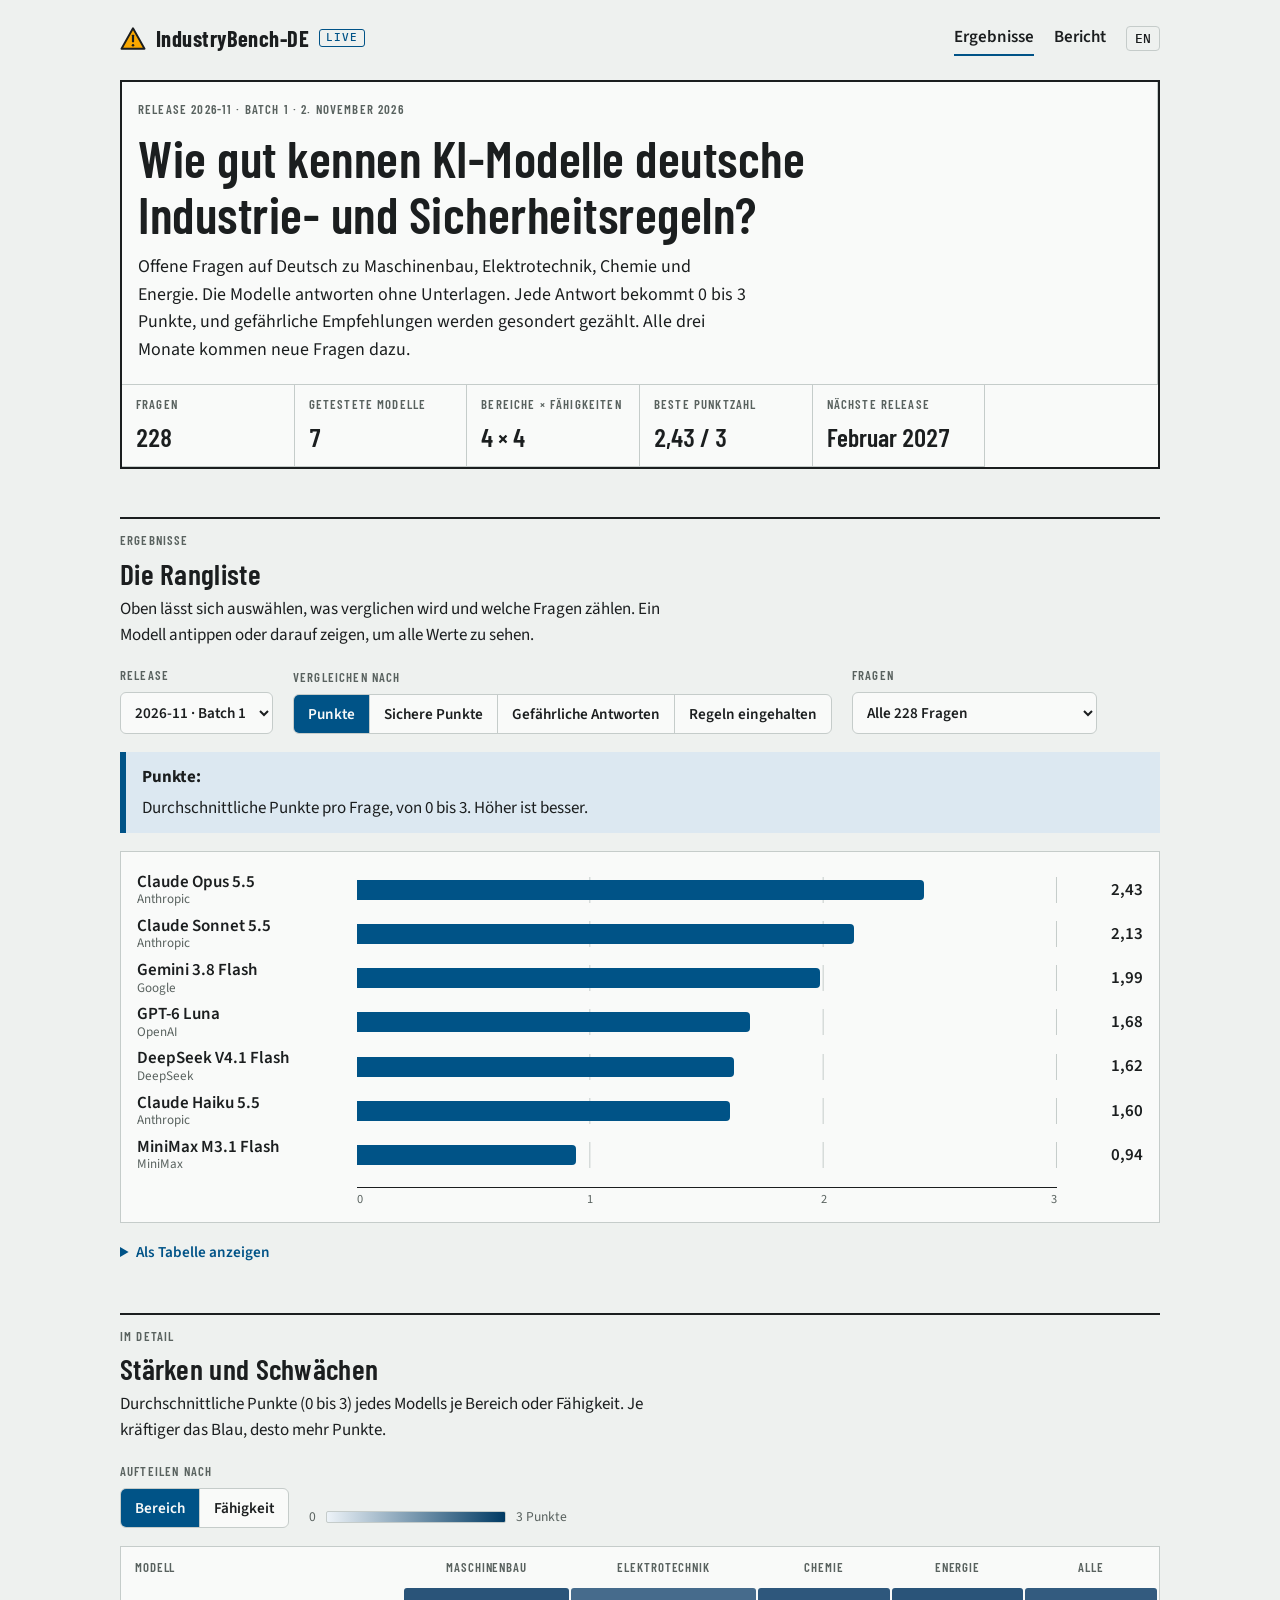
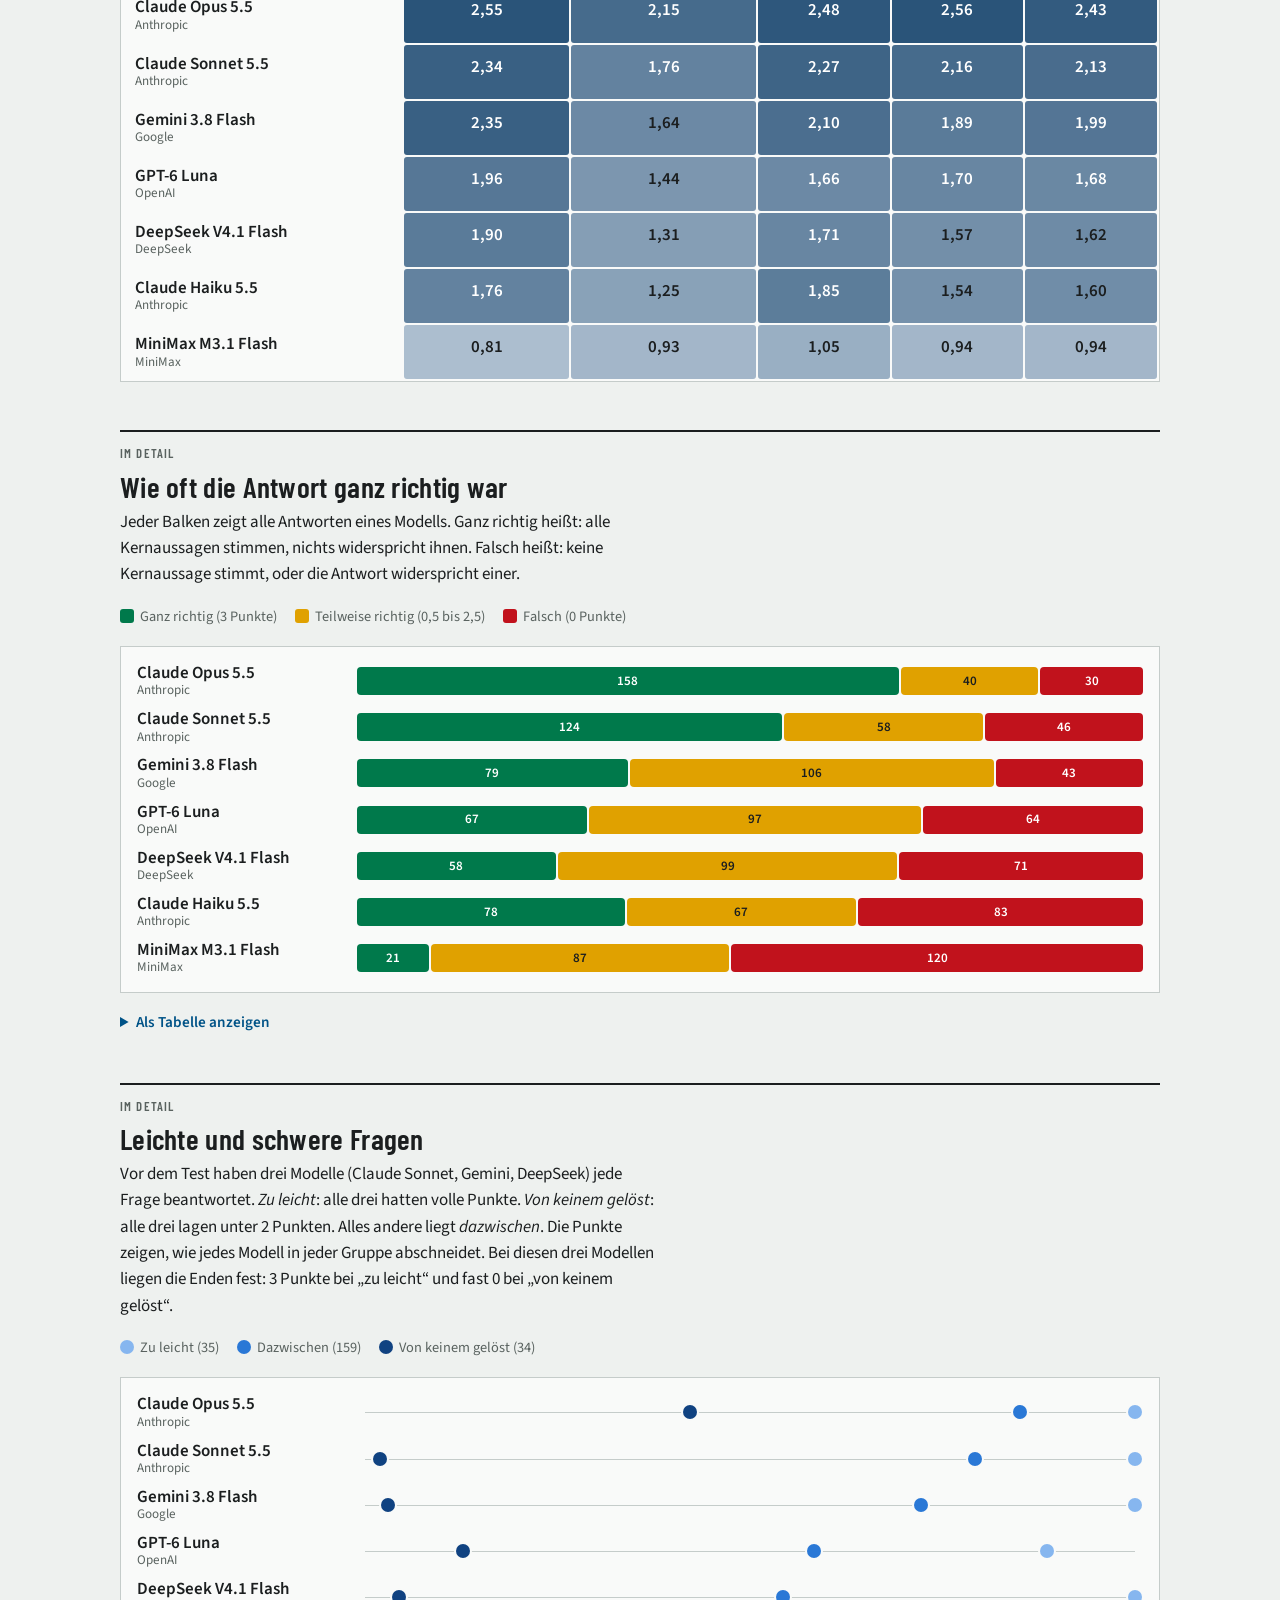
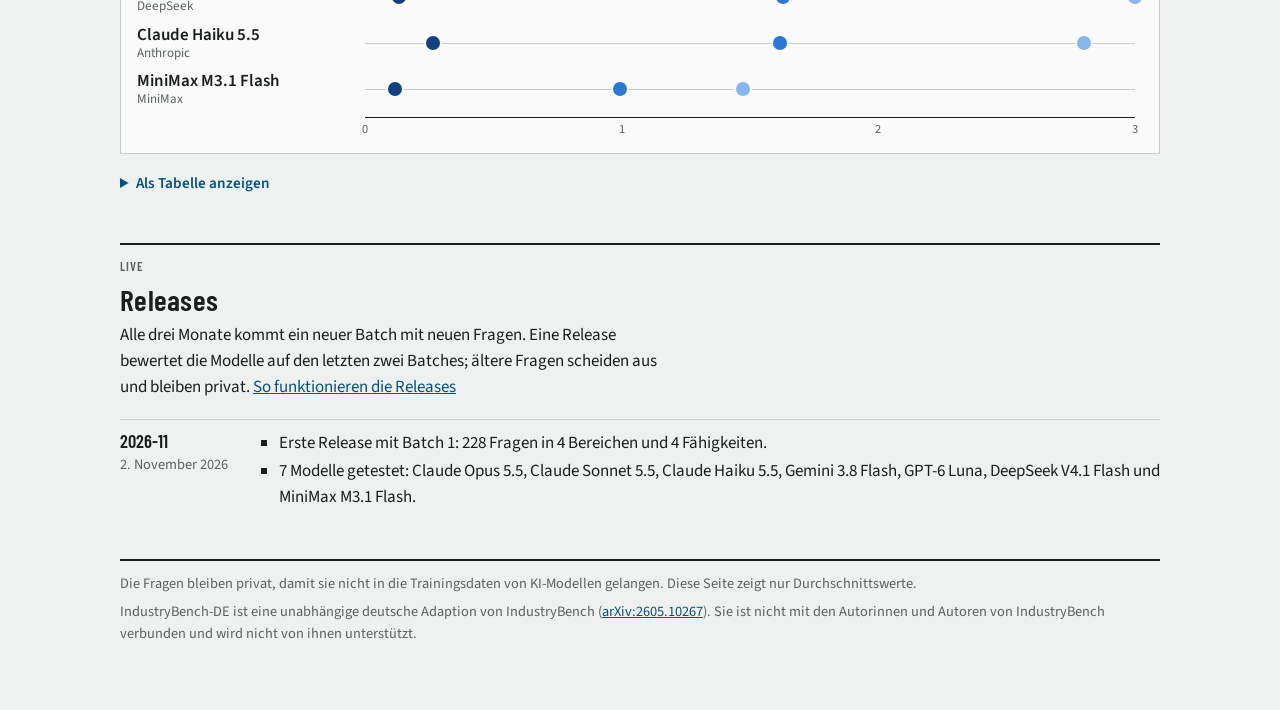
==== index.html @ 779642ca "IndustryBench-DE Live: release 2026-11 (batch 1, 7 models)" ====
<!doctype html>
<html lang="de">
<head>
<meta charset="utf-8">
<meta name="viewport" content="width=device-width, initial-scale=1, viewport-fit=cover">
<title>IndustryBench-DE Live · Ergebnisse</title>
<meta name="description" content="Wie gut kennen KI-Modelle deutsche Industrie- und Sicherheitsregeln? Ergebnisse von IndustryBench-DE Live: offene Fragen zu Maschinenbau, Elektrotechnik, Chemie und Energie.">
<link rel="icon" href="assets/favicon.svg" type="image/svg+xml">
<link rel="alternate" hreflang="en" href="en/">
<link rel="stylesheet" href="assets/site.css">
</head>
<body data-page="results" data-root="">
<header class="topbar">
  <a class="brand" href="./"><svg viewBox="0 0 40 36" aria-hidden="true"><path d="M20 2 L38 34 H2 Z" fill="var(--sign-yellow)" stroke="var(--sign-black)" stroke-width="3" stroke-linejoin="round"/><rect x="18.3" y="12" width="3.4" height="12" rx="1" fill="var(--sign-black)"/><circle cx="20" cy="28.5" r="2" fill="var(--sign-black)"/></svg>IndustryBench-DE <span class="live">Live</span></a>
  <nav class="nav" aria-label="Seiten">
    <a href="./" aria-current="page">Ergebnisse</a>
    <a href="bericht.html">Bericht</a>
    <a class="lang" href="en/" hreflang="en" lang="en">EN</a>
  </nav>
</header>

<main>
<header class="titleblock">
  <div class="main">
    <span class="label" id="tb-release">Release 2026-11 · Batch 1</span>
    <h1>Wie gut kennen KI-Modelle deutsche Industrie- und Sicherheitsregeln?</h1>
    <p class="lead">Offene Fragen auf Deutsch zu Maschinenbau, Elektrotechnik, Chemie und Energie. Die Modelle antworten ohne Unterlagen. Jede Antwort bekommt 0 bis 3 Punkte, und gefährliche Empfehlungen werden gesondert gezählt. Alle drei Monate kommen neue Fragen dazu.</p>
  </div>
  <div><span class="label">Fragen</span><span class="val" id="tb-questions">228</span></div>
  <div><span class="label">Getestete Modelle</span><span class="val" id="tb-models">7</span></div>
  <div><span class="label">Bereiche × Fähigkeiten</span><span class="val">4 × 4</span></div>
  <div><span class="label">Beste Punktzahl</span><span class="val" id="tb-best">2,43 / 3</span></div>
  <div><span class="label">Nächste Release</span><span class="val" id="tb-next">Februar 2027</span></div>
</header>

<section aria-labelledby="h-scores">
  <div class="sec-head"><span class="label">Ergebnisse</span><h2 id="h-scores">Die Rangliste</h2>
    <p>Oben lässt sich auswählen, was verglichen wird und welche Fragen zählen. Ein Modell antippen oder darauf zeigen, um alle Werte zu sehen.</p></div>
  <div class="controls">
    <div class="ctl"><label class="label" for="release">Release</label>
      <select id="release"><option>2026-11 · Batch 1</option></select></div>
    <div class="ctl"><span class="label" id="lbl-metric">Vergleichen nach</span>
      <div class="seg-ctl" role="group" aria-labelledby="lbl-metric" id="metric">
        <button type="button" id="m-score" data-m="score" aria-pressed="true">Punkte</button>
        <button type="button" id="m-safe" data-m="safe" aria-pressed="false">Sichere Punkte</button>
        <button type="button" id="m-danger" data-m="danger" aria-pressed="false">Gefährliche Antworten</button>
        <button type="button" id="m-rules" data-m="rules" aria-pressed="false">Regeln eingehalten</button>
      </div></div>
    <div class="ctl"><label class="label" for="subset">Fragen</label>
      <select id="subset"><option value="all">Alle Fragen</option></select></div>
  </div>
  <div class="howto" aria-live="polite"><strong id="metric-title">Punkte: </strong><span id="metric-note">Durchschnittliche Punkte pro Frage, von 0 bis 3. Höher ist besser.</span></div>
  <div class="chart" data-needs-data>
    <div id="bars" role="list" aria-label="Modelle nach Rang"></div>
    <div class="axis" aria-hidden="true"><span></span><div class="ticks" id="ticks"></div><span></span></div>
  </div>
  <details class="tv"><summary>Als Tabelle anzeigen</summary><div class="scroll"><table id="bars-table"></table></div></details>
</section>

<section aria-labelledby="h-map">
  <div class="sec-head"><span class="label">Im Detail</span><h2 id="h-map">Stärken und Schwächen</h2>
    <p>Durchschnittliche Punkte (0 bis 3) jedes Modells je Bereich oder Fähigkeit. Je kräftiger das Blau, desto mehr Punkte.</p></div>
  <div class="controls">
    <div class="ctl"><span class="label" id="lbl-split">Aufteilen nach</span>
      <div class="seg-ctl" role="group" aria-labelledby="lbl-split" id="split">
        <button type="button" id="s-domain" data-s="domain" aria-pressed="true">Bereich</button>
        <button type="button" id="s-capability" data-s="capability" aria-pressed="false">Fähigkeit</button>
      </div></div>
    <div class="ramp" aria-hidden="true"><span>0</span><i></i><span>3 Punkte</span></div>
  </div>
  <div class="scroll" data-needs-data><table class="heat" id="heat"></table></div>
</section>

<section aria-labelledby="h-spread">
  <div class="sec-head"><span class="label">Im Detail</span><h2 id="h-spread">Wie oft die Antwort ganz richtig war</h2>
    <p>Jeder Balken zeigt alle Antworten eines Modells. Ganz richtig heißt: alle Kernaussagen stimmen, nichts widerspricht ihnen. Falsch heißt: keine Kernaussage stimmt, oder die Antwort widerspricht einer.</p></div>
  <div class="legend"><span><i class="key k-ok"></i>Ganz richtig (3 Punkte)</span><span><i class="key k-part"></i>Teilweise richtig (0,5 bis 2,5)</span><span><i class="key k-bad"></i>Falsch (0 Punkte)</span></div>
  <div class="chart" id="spread" data-needs-data></div>
  <details class="tv"><summary>Als Tabelle anzeigen</summary><div class="scroll"><table id="spread-table"></table></div></details>
</section>

<section aria-labelledby="h-diff">
  <div class="sec-head"><span class="label">Im Detail</span><h2 id="h-diff">Leichte und schwere Fragen</h2>
    <p>Vor dem Test haben drei Modelle (Claude Sonnet, Gemini, DeepSeek) jede Frage beantwortet. <em>Zu leicht</em>: alle drei hatten volle Punkte. <em>Von keinem gelöst</em>: alle drei lagen unter 2 Punkten. Alles andere liegt <em>dazwischen</em>. Die Punkte zeigen, wie jedes Modell in jeder Gruppe abschneidet. Bei diesen drei Modellen liegen die Enden fest: 3 Punkte bei „zu leicht“ und fast 0 bei „von keinem gelöst“.</p></div>
  <div class="legend" id="diff-legend"></div>
  <div class="chart" id="dots" data-needs-data></div>
  <details class="tv"><summary>Als Tabelle anzeigen</summary><div class="scroll"><table id="dots-table"></table></div></details>
</section>

<section aria-labelledby="h-changes">
  <div class="sec-head"><span class="label">Live</span><h2 id="h-changes">Releases</h2>
    <p>Alle drei Monate kommt ein neuer Batch mit neuen Fragen. Eine Release bewertet die Modelle auf den letzten zwei Batches; ältere Fragen scheiden aus und bleiben privat. <a href="bericht.html#h-live">So funktionieren die Releases</a></p></div>
  <ul class="changes" id="changes"></ul>
</section>

<footer>
  <span>Die Fragen bleiben privat, damit sie nicht in die Trainingsdaten von KI-Modellen gelangen. Diese Seite zeigt nur Durchschnittswerte.</span>
  <span>IndustryBench-DE ist eine unabhängige deutsche Adaption von IndustryBench (<a href="https://arxiv.org/abs/2605.10267">arXiv:2605.10267</a>). Sie ist nicht mit den Autorinnen und Autoren von IndustryBench verbunden und wird nicht von ihnen unterstützt.</span>
</footer>
</main>
<div id="tip" class="tip" hidden></div>
<script src="assets/app.js"></script>
</body>
</html>
---- assets/site.css ----
/* IndustryBench-DE Live: a technical sheet (DIN title block, sections read top to bottom).
   One accent (RAL 5017 traffic blue) for model bars and product facts; violet for rule-book text;
   RAL safety colours only for right / partly / wrong; one blue ordinal ramp for difficulty.
   Fonts are self-hosted (SIL OFL 1.1), so the site makes no third-party requests. */

@font-face { font-family: "Barlow Condensed"; font-style: normal; font-weight: 500; font-display: swap; src: url(fonts/barlow-condensed-latin-500-normal.woff2) format("woff2"); }
@font-face { font-family: "Barlow Condensed"; font-style: normal; font-weight: 600; font-display: swap; src: url(fonts/barlow-condensed-latin-600-normal.woff2) format("woff2"); }
@font-face { font-family: "Barlow Condensed"; font-style: normal; font-weight: 700; font-display: swap; src: url(fonts/barlow-condensed-latin-700-normal.woff2) format("woff2"); }
@font-face { font-family: "Source Sans 3"; font-style: normal; font-weight: 400; font-display: swap; src: url(fonts/source-sans-3-latin-400-normal.woff2) format("woff2"); }
@font-face { font-family: "Source Sans 3"; font-style: italic; font-weight: 400; font-display: swap; src: url(fonts/source-sans-3-latin-400-italic.woff2) format("woff2"); }
@font-face { font-family: "Source Sans 3"; font-style: normal; font-weight: 600; font-display: swap; src: url(fonts/source-sans-3-latin-600-normal.woff2) format("woff2"); }
@font-face { font-family: "Source Sans 3"; font-style: normal; font-weight: 700; font-display: swap; src: url(fonts/source-sans-3-latin-700-normal.woff2) format("woff2"); }
@font-face { font-family: "IBM Plex Mono"; font-style: normal; font-weight: 400; font-display: swap; src: url(fonts/ibm-plex-mono-latin-400-normal.woff2) format("woff2"); }
@font-face { font-family: "IBM Plex Mono"; font-style: normal; font-weight: 500; font-display: swap; src: url(fonts/ibm-plex-mono-latin-500-normal.woff2) format("woff2"); }

:root {
  color-scheme: light;
  --paper: #eef1ef; --sheet: #f9faf9; --ink: #1b1e1f; --muted: #59625f; --rule: #c5ccca; --track: #e3e7e6;
  --accent: #005387; --accent-soft: #dce8f1;
  --law: #6b3fa0; --law-soft: #efe8f7; --trap-soft: #fdf1cc;
  --ok: #00794b; --part: #e0a100; --bad: #c1121c; --ok-ink: #ffffff; --part-ink: #1b1e1f; --bad-ink: #ffffff;
  --d1: #86b6ef; --d2: #2a78d6; --d3: #104281;
  --seq-lo: #edf3f8; --seq-hi: #003a63; --seq-ink-lo: #1b1e1f; --seq-ink-hi: #ffffff;
  --sign-yellow: #f9a800; --sign-black: #1b1e1f;
  --f-display: "Barlow Condensed", "Arial Narrow", Arial, sans-serif;
  --f-body: "Source Sans 3", "Segoe UI", system-ui, sans-serif;
  --f-mono: "IBM Plex Mono", Consolas, "Courier New", monospace;
}
@media (prefers-color-scheme: dark) { :root:not([data-theme="light"]) {
  --paper: #121615; --sheet: #1a1f1e; --ink: #e5e9e7; --muted: #9aa5a2; --rule: #333b39; --track: #262c2b;
  --accent: #6fb3e0; --accent-soft: #13283a;
  --law: #c4a7ee; --law-soft: #2b2340; --trap-soft: #3a3014;
  --ok: #1d9b8a; --part: #bd8529; --bad: #c9363f; --ok-ink: #0b0b0b; --part-ink: #0b0b0b; --bad-ink: #ffffff;
  --d1: #184f95; --d2: #3987e5; --d3: #b7d3f6;
  --seq-lo: #1e2a31; --seq-hi: #9fd0f5; --seq-ink-lo: #e5e9e7; --seq-ink-hi: #0b0b0b;
  color-scheme: dark; } }
:root[data-theme="dark"] {
  --paper: #121615; --sheet: #1a1f1e; --ink: #e5e9e7; --muted: #9aa5a2; --rule: #333b39; --track: #262c2b;
  --accent: #6fb3e0; --accent-soft: #13283a;
  --law: #c4a7ee; --law-soft: #2b2340; --trap-soft: #3a3014;
  --ok: #1d9b8a; --part: #bd8529; --bad: #c9363f; --ok-ink: #0b0b0b; --part-ink: #0b0b0b; --bad-ink: #ffffff;
  --d1: #184f95; --d2: #3987e5; --d3: #b7d3f6;
  --seq-lo: #1e2a31; --seq-hi: #9fd0f5; --seq-ink-lo: #e5e9e7; --seq-ink-hi: #0b0b0b;
  color-scheme: dark; }

/* Base */
* { box-sizing: border-box; }
html { -webkit-text-size-adjust: 100%; }
body { margin: 0; background: var(--paper); color: var(--ink); font: 17px/1.55 var(--f-body);
  padding-left: max(16px, env(safe-area-inset-left, 0px)); padding-right: max(16px, env(safe-area-inset-right, 0px));
  padding-block: 20px 64px; }
img { max-width: 100%; }
[hidden] { display: none !important; }
main { max-width: 1040px; margin: 0 auto; display: grid; gap: 48px; }
h1, h2, h3 { font-family: var(--f-display); font-weight: 600; letter-spacing: .01em; line-height: 1.1; text-wrap: balance; margin: 0; }
h1 { font-size: clamp(2.1rem, 5.4vw, 3.2rem); }
h2 { font-size: 1.85rem; }
h3 { font-size: 1.2rem; }
p { margin: 0; max-width: 68ch; }
ul, ol { margin: 0; padding: 0; }
a { color: var(--accent); }
a:focus-visible, button:focus-visible, select:focus-visible, summary:focus-visible { outline: 2px solid var(--accent); outline-offset: 2px; }
.muted { color: var(--muted); }
.small { font-size: .9rem; }
.label { font-family: var(--f-display); text-transform: uppercase; letter-spacing: .09em; font-size: .8rem; color: var(--muted); font-weight: 600; }
.mono { font-family: var(--f-mono); font-size: .86em; }
section { display: grid; gap: 18px; min-width: 0; }
.sec-head { display: grid; gap: 6px; border-top: 2px solid var(--ink); padding-top: 12px; }
.lead { font-size: 1.12rem; }

/* Top bar */
.topbar { max-width: 1040px; margin: 0 auto 24px; display: flex; flex-wrap: wrap; gap: 10px 24px; align-items: center; justify-content: space-between; }
.brand { font: 700 1.4rem/1 var(--f-display); letter-spacing: .02em; color: var(--ink); text-decoration: none; display: inline-flex; gap: 10px; align-items: center; }
.brand svg { width: 26px; height: 23px; flex: 0 0 auto; }
.brand .live { font: 500 .7rem/1.4 var(--f-mono); color: var(--accent); border: 1px solid var(--accent); padding: 0 6px; border-radius: 3px; text-transform: uppercase; letter-spacing: .08em; }
.nav { display: flex; flex-wrap: wrap; gap: 4px 20px; align-items: center; }
.nav a { color: var(--ink); text-decoration: none; font-weight: 600; padding: 4px 0; border-bottom: 2px solid transparent; }
.nav a:hover { color: var(--accent); }
.nav a[aria-current="page"] { border-bottom-color: var(--accent); }
.nav a.lang { font: 500 .82rem var(--f-mono); border: 1px solid var(--rule); border-radius: 4px; padding: 3px 8px; }

/* Title block (Schriftfeld) */
.titleblock { display: grid; grid-template-columns: repeat(auto-fit, minmax(150px, 1fr)); border: 2px solid var(--ink); background: var(--sheet); }
.titleblock > div { padding: 10px 14px; border-right: 1px solid var(--rule); border-bottom: 1px solid var(--rule); display: grid; gap: 2px; align-content: start; min-width: 0; }
.titleblock .main { grid-column: 1 / -1; gap: 10px; padding: 18px 16px 20px; }
.val { font-family: var(--f-display); font-size: 1.6rem; font-weight: 600; font-variant-numeric: tabular-nums; }

/* Controls */
.controls { display: flex; flex-wrap: wrap; gap: 12px 20px; align-items: end; }
.ctl { display: grid; gap: 6px; }
.seg-ctl { display: inline-flex; flex-wrap: wrap; border: 1px solid var(--rule); border-radius: 6px; overflow: hidden; background: var(--sheet); }
.seg-ctl button { font: 600 .95rem var(--f-body); color: var(--ink); background: transparent; border: 0; border-right: 1px solid var(--rule); padding: 8px 14px; cursor: pointer; }
.seg-ctl button:last-child { border-right: 0; }
.seg-ctl button[aria-pressed="true"] { background: var(--accent); color: var(--sheet); }
select { font: 600 .95rem var(--f-body); color: var(--ink); background: var(--sheet); border: 1px solid var(--rule); border-radius: 6px; padding: 8px 10px; max-width: 100%; }
.howto { background: var(--accent-soft); border-left: 6px solid var(--accent); padding: 12px 16px; display: grid; gap: 4px; }
.notice { background: var(--sheet); border: 1px solid var(--rule); padding: 14px 16px; }

/* Scoreboard bars */
.chart { background: var(--sheet); border: 1px solid var(--rule); padding: 16px; display: grid; gap: 10px; min-width: 0; }
.brow { display: grid; grid-template-columns: minmax(9rem, 13rem) 1fr 4.6rem; gap: 12px; align-items: center; padding: 4px 0; border-radius: 4px; }
.brow:hover, .brow:focus-visible { background: var(--track); outline: none; }
.bname { display: grid; line-height: 1.2; min-width: 0; }
.bname .nm { font-weight: 600; }
.bname .sub { font-size: .82rem; color: var(--muted); }
.btrack { position: relative; height: 26px; background: linear-gradient(to right, transparent calc(100% - 1px), var(--rule) 0) 0 0 / var(--tick) 100% repeat-x; }
.bfill { position: absolute; inset: 3px auto 3px 0; background: var(--accent); border-radius: 0 4px 4px 0; transition: width .35s ease; }
.bval { font-variant-numeric: tabular-nums; font-weight: 600; text-align: right; }
.axis { display: grid; grid-template-columns: minmax(9rem, 13rem) 1fr 4.6rem; gap: 12px; }
.axis .ticks { position: relative; height: 1.2rem; border-top: 1px solid var(--ink); }
.axis .ticks span { position: absolute; top: 2px; transform: translateX(-50%); font-size: .78rem; color: var(--muted); font-variant-numeric: tabular-nums; }
.axis .ticks span:first-child { transform: none; }
.axis .ticks span:last-child { transform: translateX(-100%); }
@media (max-width: 560px) {
  .brow, .axis { grid-template-columns: 1fr 4rem; }
  .bname { grid-column: 1 / -1; }
  .axis > :first-child { display: none; }
}

/* Tables and heatmap */
.scroll { overflow-x: auto; background: var(--sheet); border: 1px solid var(--rule); min-width: 0; }
table { border-collapse: collapse; width: 100%; font-variant-numeric: tabular-nums; }
th, td { text-align: left; padding: 9px 12px; border-bottom: 1px solid var(--rule); vertical-align: top; }
th { font-family: var(--f-display); text-transform: uppercase; letter-spacing: .07em; font-size: .8rem; color: var(--muted); font-weight: 600; }
td.num, th.num { text-align: right; white-space: nowrap; }
table.heat { border-collapse: separate; border-spacing: 2px; }
table.heat th, table.heat td { border: 0; }
table.heat td.cell { text-align: center; font-weight: 600; min-width: 5.2rem; border-radius: 3px; cursor: default; }
table.heat td.cell:focus-visible { outline: 2px solid var(--ink); outline-offset: -2px; }
table.heat td.lo { color: var(--seq-ink-lo); }
table.heat td.hi { color: var(--seq-ink-hi); }
table.heat th.col { text-align: center; vertical-align: bottom; }
.ramp { display: flex; align-items: center; gap: 10px; font-size: .85rem; color: var(--muted); }
.ramp i { display: block; width: 180px; max-width: 40vw; height: 12px; border-radius: 2px; background: linear-gradient(to right, var(--seq-lo), var(--seq-hi)); border: 1px solid var(--rule); }
details.tv summary { cursor: pointer; color: var(--accent); font-weight: 600; font-size: .95rem; }
details.tv[open] summary { margin-bottom: 8px; }

/* Spread (right / partly / wrong) */
.legend { display: flex; flex-wrap: wrap; gap: 8px 18px; color: var(--muted); font-size: .9rem; align-items: center; }
.key { display: inline-block; width: 14px; height: 14px; border-radius: 3px; margin-right: 6px; vertical-align: -2px; }
.k-ok { background: var(--ok); } .k-part { background: var(--part); } .k-bad { background: var(--bad); }
.k-d1 { background: var(--d1); border-radius: 50%; } .k-d2 { background: var(--d2); border-radius: 50%; } .k-d3 { background: var(--d3); border-radius: 50%; }
.srow { display: grid; grid-template-columns: minmax(9rem, 13rem) 1fr; gap: 12px; align-items: center; }
.sbar { display: flex; gap: 2px; height: 28px; min-width: 0; }
.sseg { display: flex; align-items: center; justify-content: center; font-size: .82rem; font-weight: 600; font-variant-numeric: tabular-nums; border-radius: 4px; min-width: 0; overflow: hidden; }
.sseg:hover, .sseg:focus-visible { outline: 2px solid var(--ink); outline-offset: -2px; }
.s-ok { background: var(--ok); color: var(--ok-ink); }
.s-part { background: var(--part); color: var(--part-ink); }
.s-bad { background: var(--bad); color: var(--bad-ink); }
@media (max-width: 560px) { .srow { grid-template-columns: 1fr; gap: 4px; } }

/* Dot plot */
.drow { display: grid; grid-template-columns: minmax(9rem, 13rem) 1fr; gap: 12px; align-items: center; min-height: 34px; }
.dtrack { position: relative; height: 26px; margin-inline: 8px; }
.dtrack::before { content: ""; position: absolute; left: 0; right: 0; top: 50%; border-top: 1px solid var(--rule); }
.dot { position: absolute; top: 50%; width: 14px; height: 14px; border-radius: 50%; transform: translate(-50%, -50%); box-shadow: 0 0 0 2px var(--sheet); }
.dot:hover, .dot:focus-visible { outline: 2px solid var(--ink); outline-offset: 1px; }
.dot.d1 { background: var(--d1); } .dot.d2 { background: var(--d2); } .dot.d3 { background: var(--d3); }
.daxis { display: grid; grid-template-columns: minmax(9rem, 13rem) 1fr; gap: 12px; }
.daxis .ticks { position: relative; height: 1.2rem; border-top: 1px solid var(--ink); margin-inline: 8px; }
.daxis .ticks span { position: absolute; top: 2px; transform: translateX(-50%); font-size: .78rem; color: var(--muted); }
@media (max-width: 560px) { .drow, .daxis { grid-template-columns: 1fr; gap: 2px; } .daxis > :first-child { display: none; } }

/* Release log */
.changes { list-style: none; display: grid; gap: 14px; }
.changes > li { display: grid; grid-template-columns: 8rem minmax(0, 1fr); gap: 12px; border-top: 1px solid var(--rule); padding-top: 10px; }
.changes .rel { display: grid; gap: 2px; align-content: start; }
.changes .rel strong { font: 600 1.15rem var(--f-display); }
.changes ul { list-style: square; padding-left: 1.1em; display: grid; gap: 2px; }
@media (max-width: 560px) { .changes > li { grid-template-columns: 1fr; gap: 4px; } }

/* Report: steps, lists, scale, warning row */
.steps { list-style: none; display: grid; grid-template-columns: repeat(auto-fit, minmax(220px, 1fr)); border: 1px solid var(--rule); background: var(--sheet); }
.steps li { padding: 16px; border-right: 1px solid var(--rule); border-bottom: 1px solid var(--rule); display: grid; gap: 6px; align-content: start; min-width: 0; }
.stepno { font-family: var(--f-mono); font-size: .8rem; color: var(--accent); font-weight: 500; }
.cols2 { display: grid; grid-template-columns: repeat(auto-fit, minmax(280px, 1fr)); gap: 16px 32px; }
.cols2 > * { min-width: 0; display: grid; gap: 8px; align-content: start; }
.ticklist { list-style: square; padding-left: 1.1em; display: grid; gap: 4px; max-width: 68ch; }
.plain { list-style: none; display: grid; gap: 12px; }
.plain li { display: grid; gap: 2px; padding-left: 16px; border-left: 3px solid var(--rule); max-width: 72ch; }
.plain strong { font-weight: 700; }
.grid2 { display: grid; grid-template-columns: repeat(auto-fit, minmax(300px, 1fr)); gap: 16px; }
.grid2 > * { min-width: 0; }
.subsec { display: grid; gap: 12px; min-width: 0; }
.scale { display: grid; grid-template-columns: repeat(4, minmax(0, 1fr)); border: 1px solid var(--rule); background: var(--sheet); }
.scale > div { padding: 12px 14px; border-right: 1px solid var(--rule); display: grid; gap: 4px; align-content: start; min-width: 0; }
.scale > div:last-child { border-right: 0; }
.scale .pts { font-family: var(--f-display); font-size: 2rem; font-weight: 600; line-height: 1; }
@media (max-width: 640px) { .scale { grid-template-columns: repeat(2, minmax(0, 1fr)); } .scale > div { border-bottom: 1px solid var(--rule); } }
.warnrow { display: flex; gap: 14px; align-items: flex-start; background: var(--sheet); border: 1px solid var(--rule); padding: 14px 16px; }
.warnrow svg { flex: 0 0 auto; width: 40px; height: 36px; }
.warnrow > div { display: grid; gap: 4px; min-width: 0; }

/* Question recipe: product excerpt (accent blue) + rule-book excerpts (violet) -> writer -> answer key */
.flow { display: grid; grid-template-columns: minmax(0, 1.15fr) 2.2rem minmax(0, 1fr) 2.2rem minmax(0, 1fr); gap: 10px; align-items: center; }
.flow-in { display: grid; gap: 10px; min-width: 0; }
.fbox { background: var(--sheet); border: 1px solid var(--rule); border-left: 6px solid var(--ink); padding: 14px 16px; display: grid; gap: 6px; align-content: start; min-width: 0; }
.fbox.prod { border-left-color: var(--accent); }
.fbox.law { border-left-color: var(--law); }
.fbox ul { list-style: square; padding-left: 1.1em; display: grid; gap: 2px; }
.fig { font-family: var(--f-mono); font-size: .8rem; color: var(--muted); }
.farrow { font: 500 1.5rem var(--f-mono); color: var(--muted); text-align: center; }
@media (max-width: 780px) { .flow { grid-template-columns: minmax(0, 1fr); } .farrow { transform: rotate(90deg); } }
.chips { display: flex; flex-wrap: wrap; gap: 8px; }
.chip { font: 600 .92rem var(--f-body); color: var(--ink); background: var(--sheet); border: 1px solid var(--rule); border-radius: 4px; padding: 6px 12px 6px 10px; cursor: pointer; display: inline-flex; gap: 8px; align-items: center; }
.chip[aria-pressed="false"] { color: var(--muted); }
.sw { display: block; width: 16px; height: 14px; border-radius: 2px; }
.sw-prod { background: var(--accent-soft); box-shadow: inset 0 -3px 0 var(--accent); }
.sw-law { background: var(--law-soft); box-shadow: inset 0 -3px 0 var(--law); }
.sw-trap { background: var(--trap-soft); box-shadow: inset 0 -3px 0 var(--sign-yellow); }
.chip[aria-pressed="false"] .sw { background: transparent; box-shadow: inset 0 0 0 1px var(--rule); }
.ex { display: grid; grid-template-columns: repeat(auto-fit, minmax(300px, 1fr)); gap: 16px; }
.excard { background: var(--sheet); border: 1px solid var(--rule); padding: 16px; display: grid; gap: 12px; align-content: start; min-width: 0; }
.excard .q { font-size: 1.06rem; }
.exhead { display: flex; flex-wrap: wrap; gap: 6px 10px; align-items: center; justify-content: space-between; }
.tag { font-family: var(--f-mono); font-size: .72rem; border: 1px solid var(--rule); border-radius: 3px; padding: 0 5px; color: var(--ink); white-space: nowrap; }
.tag.vital { background: var(--ink); color: var(--sheet); border-color: var(--ink); }
mark { color: inherit; background: transparent; padding: 0 .12em; border-radius: 2px; -webkit-box-decoration-break: clone; box-decoration-break: clone; transition: background-color .2s ease, box-shadow .2s ease; }
.ex:not([data-off~="prod"]) mark.m-prod { background: var(--accent-soft); box-shadow: inset 0 -2px 0 var(--accent); }
.ex:not([data-off~="law"]) mark.m-law { background: var(--law-soft); box-shadow: inset 0 -2px 0 var(--law); }
.ex:not([data-off~="trap"]) mark.m-trap { background: var(--trap-soft); box-shadow: inset 0 -2px 0 var(--sign-yellow); }
.facts { list-style: none; display: grid; gap: 8px; }
.facts li { display: grid; grid-template-columns: 3.6rem minmax(0, 1fr); gap: 8px; align-items: baseline; }
.facts .tag { justify-self: start; }
.quote { border-left: 4px solid var(--law); background: var(--paper); padding: 10px 12px; display: grid; gap: 8px; min-width: 0; }
.quote p { font-family: var(--f-mono); font-size: .82rem; line-height: 1.5; }
.quote .scroll { background: transparent; border: 0; }
.quote table { width: auto; font-family: var(--f-mono); font-size: .8rem; }
.quote th, .quote td { padding: 3px 12px 3px 0; }
.quote th { font-family: var(--f-mono); text-transform: none; letter-spacing: 0; font-size: .76rem; }

/* Facts grid (report scope) */
.facts-grid { display: grid; grid-template-columns: repeat(auto-fit, minmax(150px, 1fr)); border: 1px solid var(--rule); background: var(--sheet); }
.facts-grid > div { padding: 10px 14px; border-right: 1px solid var(--rule); border-bottom: 1px solid var(--rule); display: grid; gap: 2px; min-width: 0; }

footer { max-width: 1040px; margin: 0 auto; border-top: 2px solid var(--ink); padding-top: 12px; display: grid; gap: 6px; font-size: .9rem; color: var(--muted); }
.tip { position: fixed; z-index: 20; background: var(--ink); color: var(--paper); font-size: .86rem; line-height: 1.4; padding: 8px 10px; border-radius: 4px; pointer-events: none; max-width: 290px; }
@media (prefers-reduced-motion: reduce) { * { transition: none !important; } }
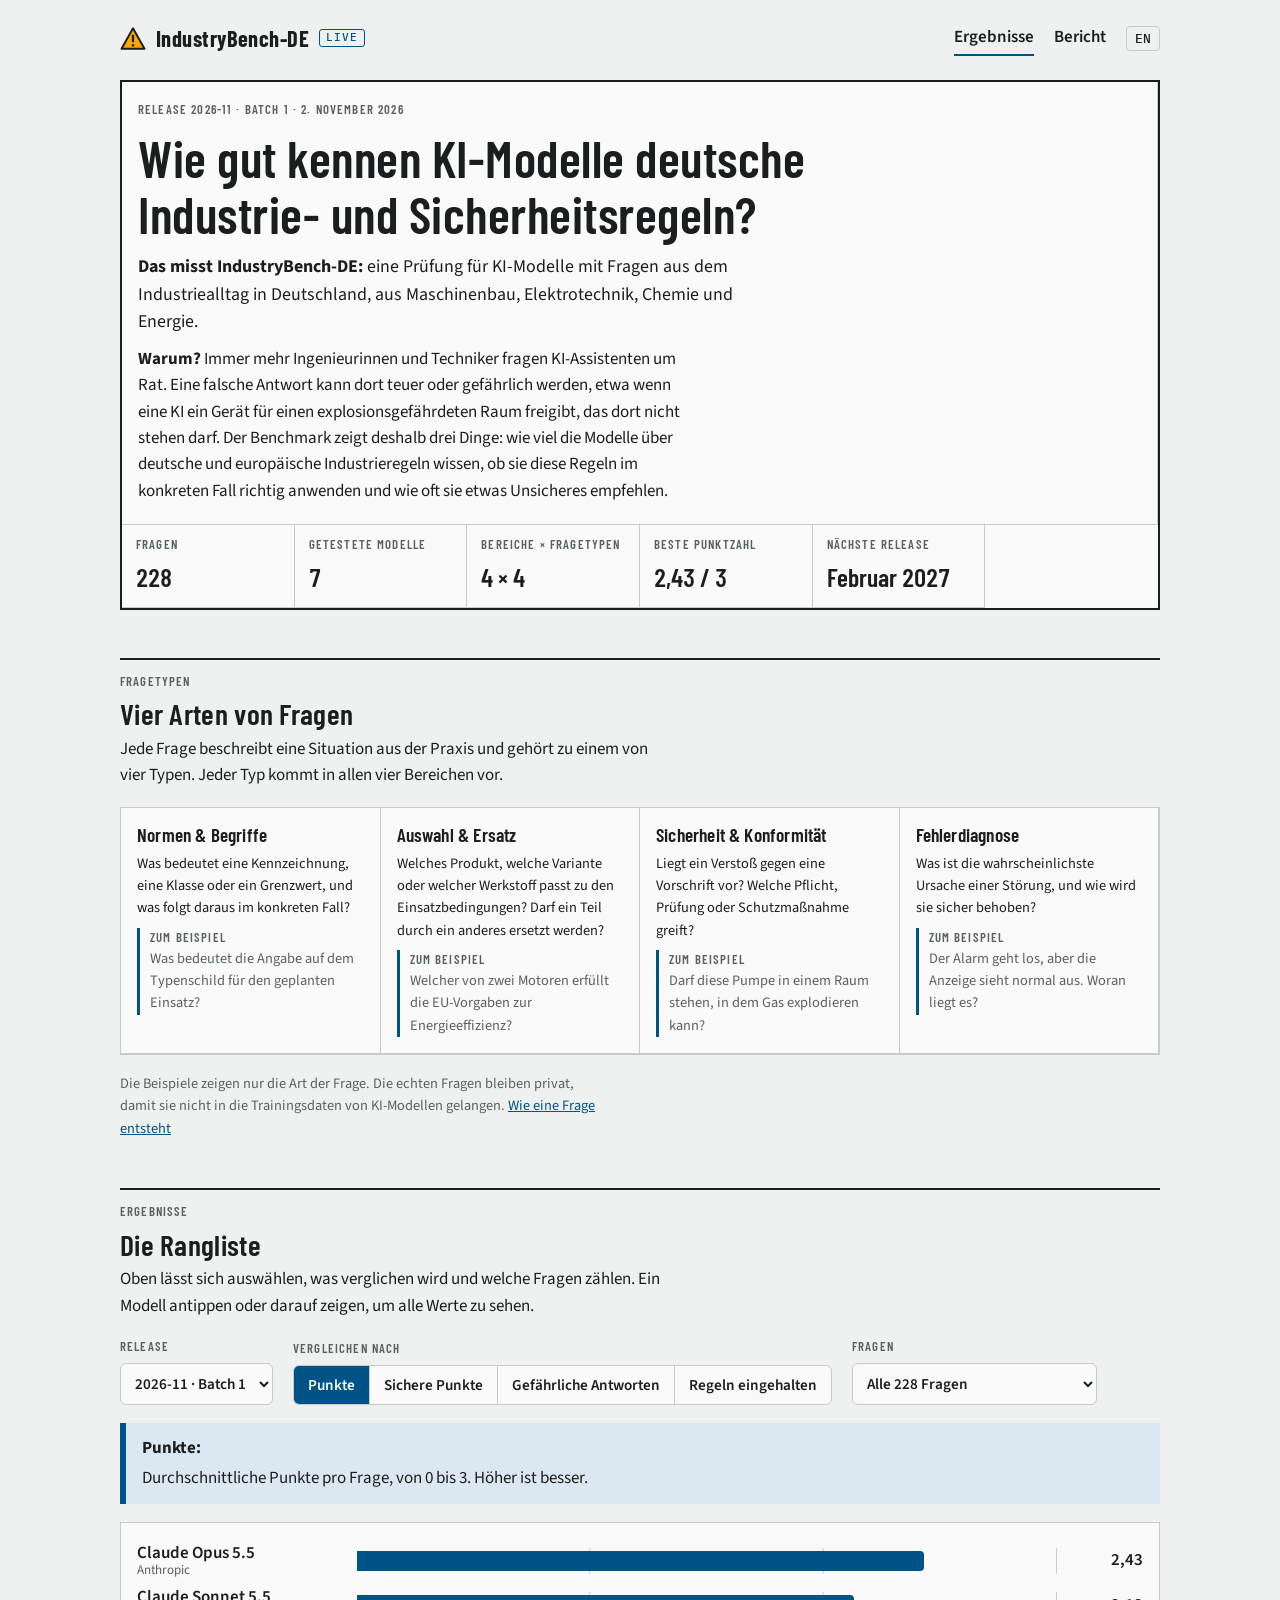
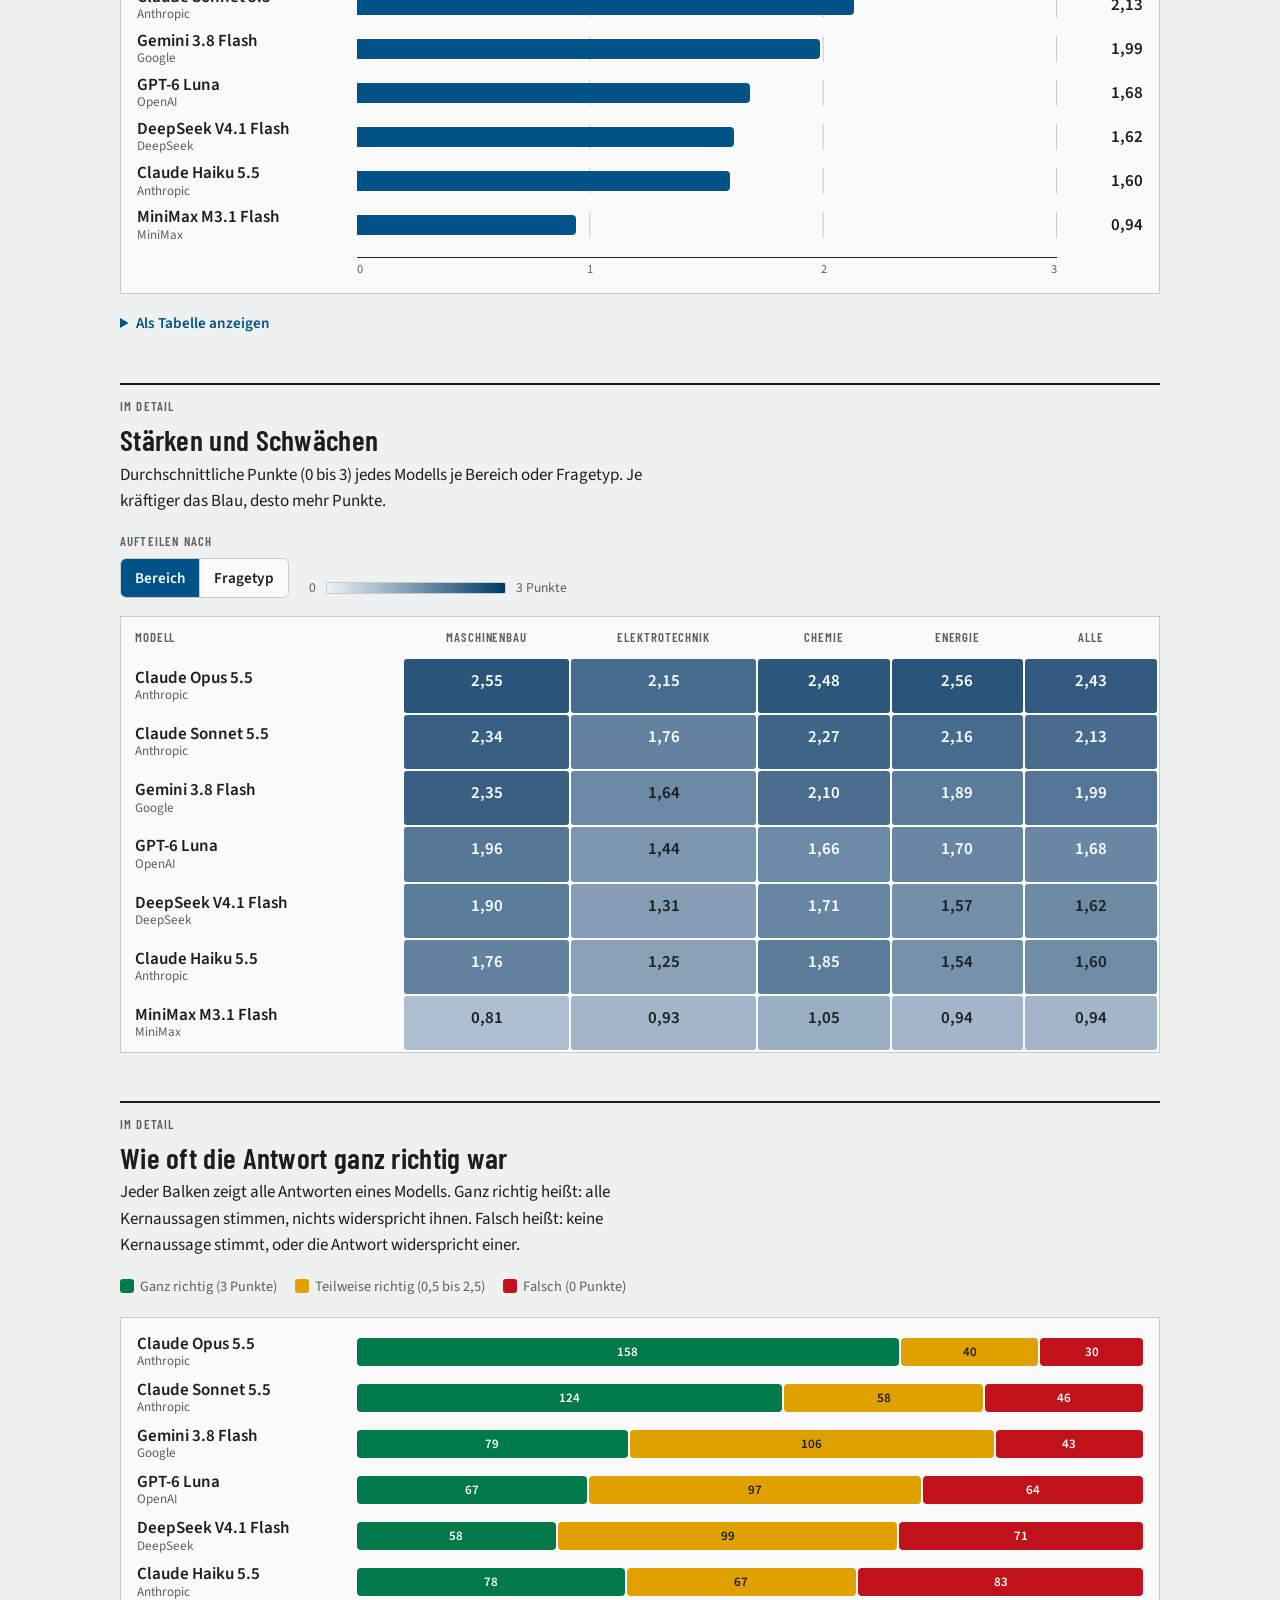
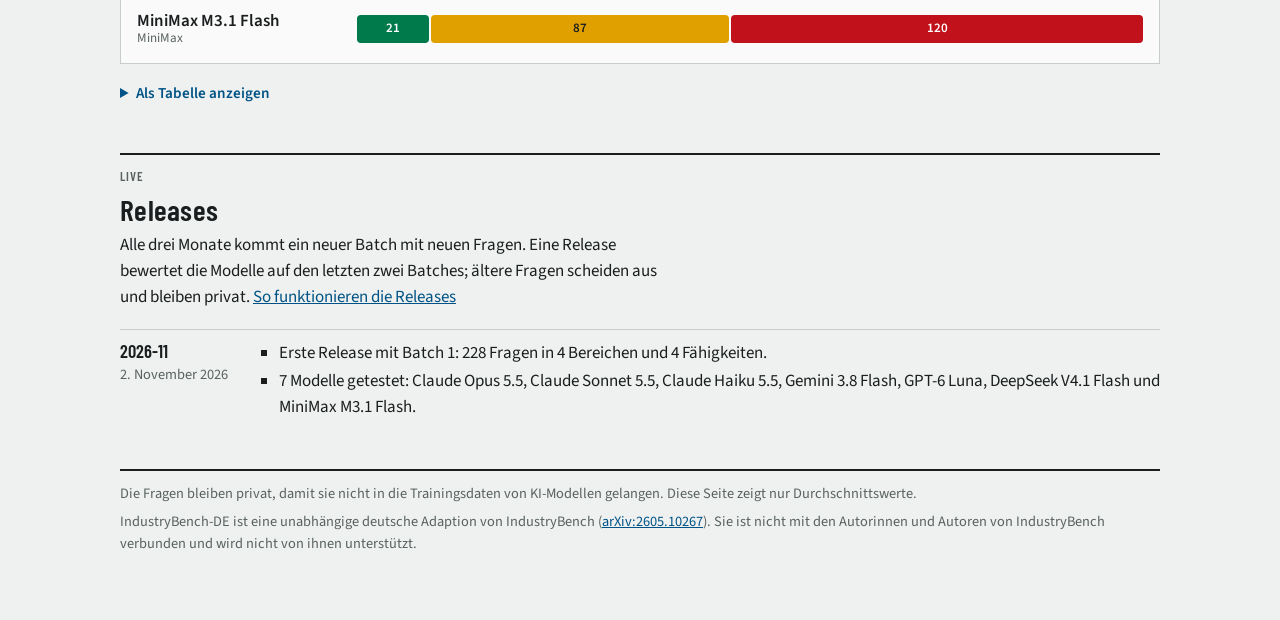
==== commit 3104fdf3: "Clearer start page, question types explained, research questions in the report - Results: plain intr" ====
--- a/index.html
+++ b/index.html
@@ -4,7 +4,7 @@
 <meta charset="utf-8">
 <meta name="viewport" content="width=device-width, initial-scale=1, viewport-fit=cover">
 <title>IndustryBench-DE Live · Ergebnisse</title>
-<meta name="description" content="Wie gut kennen KI-Modelle deutsche Industrie- und Sicherheitsregeln? Ergebnisse von IndustryBench-DE Live: offene Fragen zu Maschinenbau, Elektrotechnik, Chemie und Energie.">
+<meta name="description" content="Wie gut kennen KI-Modelle deutsche Industrie- und Sicherheitsregeln? IndustryBench-DE prüft Fachwissen, richtige Anwendung und unsichere Empfehlungen in Maschinenbau, Elektrotechnik, Chemie und Energie.">
 <link rel="icon" href="assets/favicon.svg" type="image/svg+xml">
 <link rel="alternate" hreflang="en" href="en/">
 <link rel="stylesheet" href="assets/site.css">
@@ -24,14 +24,31 @@
   <div class="main">
     <span class="label" id="tb-release">Release 2026-11 · Batch 1</span>
     <h1>Wie gut kennen KI-Modelle deutsche Industrie- und Sicherheitsregeln?</h1>
-    <p class="lead">Offene Fragen auf Deutsch zu Maschinenbau, Elektrotechnik, Chemie und Energie. Die Modelle antworten ohne Unterlagen. Jede Antwort bekommt 0 bis 3 Punkte, und gefährliche Empfehlungen werden gesondert gezählt. Alle drei Monate kommen neue Fragen dazu.</p>
+    <p class="lead"><strong>Das misst IndustryBench-DE:</strong> eine Prüfung für KI-Modelle mit Fragen aus dem Industriealltag in Deutschland, aus Maschinenbau, Elektrotechnik, Chemie und Energie.</p>
+    <p><strong>Warum?</strong> Immer mehr Ingenieurinnen und Techniker fragen KI-Assistenten um Rat. Eine falsche Antwort kann dort teuer oder gefährlich werden, etwa wenn eine KI ein Gerät für einen explosionsgefährdeten Raum freigibt, das dort nicht stehen darf. Der Benchmark zeigt deshalb drei Dinge: wie viel die Modelle über deutsche und europäische Industrieregeln wissen, ob sie diese Regeln im konkreten Fall richtig anwenden und wie oft sie etwas Unsicheres empfehlen.</p>
   </div>
   <div><span class="label">Fragen</span><span class="val" id="tb-questions">228</span></div>
   <div><span class="label">Getestete Modelle</span><span class="val" id="tb-models">7</span></div>
-  <div><span class="label">Bereiche × Fähigkeiten</span><span class="val">4 × 4</span></div>
+  <div><span class="label">Bereiche × Fragetypen</span><span class="val">4 × 4</span></div>
   <div><span class="label">Beste Punktzahl</span><span class="val" id="tb-best">2,43 / 3</span></div>
   <div><span class="label">Nächste Release</span><span class="val" id="tb-next">Februar 2027</span></div>
 </header>
+
+<section aria-labelledby="h-types">
+  <div class="sec-head"><span class="label">Fragetypen</span><h2 id="h-types">Vier Arten von Fragen</h2>
+    <p>Jede Frage beschreibt eine Situation aus der Praxis und gehört zu einem von vier Typen. Jeder Typ kommt in allen vier Bereichen vor.</p></div>
+  <ul class="types">
+    <li><h3>Normen &amp; Begriffe</h3><p class="small">Was bedeutet eine Kennzeichnung, eine Klasse oder ein Grenzwert, und was folgt daraus im konkreten Fall?</p>
+      <p class="eg"><span class="label">Zum Beispiel</span>Was bedeutet die Angabe auf dem Typenschild für den geplanten Einsatz?</p></li>
+    <li><h3>Auswahl &amp; Ersatz</h3><p class="small">Welches Produkt, welche Variante oder welcher Werkstoff passt zu den Einsatzbedingungen? Darf ein Teil durch ein anderes ersetzt werden?</p>
+      <p class="eg"><span class="label">Zum Beispiel</span>Welcher von zwei Motoren erfüllt die EU-Vorgaben zur Energieeffizienz?</p></li>
+    <li><h3>Sicherheit &amp; Konformität</h3><p class="small">Liegt ein Verstoß gegen eine Vorschrift vor? Welche Pflicht, Prüfung oder Schutzmaßnahme greift?</p>
+      <p class="eg"><span class="label">Zum Beispiel</span>Darf diese Pumpe in einem Raum stehen, in dem Gas explodieren kann?</p></li>
+    <li><h3>Fehlerdiagnose</h3><p class="small">Was ist die wahrscheinlichste Ursache einer Störung, und wie wird sie sicher behoben?</p>
+      <p class="eg"><span class="label">Zum Beispiel</span>Der Alarm geht los, aber die Anzeige sieht normal aus. Woran liegt es?</p></li>
+  </ul>
+  <p class="small muted">Die Beispiele zeigen nur die Art der Frage. Die echten Fragen bleiben privat, damit sie nicht in die Trainingsdaten von KI-Modellen gelangen. <a href="bericht.html#h-build">Wie eine Frage entsteht</a></p>
+</section>
 
 <section aria-labelledby="h-scores">
   <div class="sec-head"><span class="label">Ergebnisse</span><h2 id="h-scores">Die Rangliste</h2>
@@ -59,12 +76,12 @@
 
 <section aria-labelledby="h-map">
   <div class="sec-head"><span class="label">Im Detail</span><h2 id="h-map">Stärken und Schwächen</h2>
-    <p>Durchschnittliche Punkte (0 bis 3) jedes Modells je Bereich oder Fähigkeit. Je kräftiger das Blau, desto mehr Punkte.</p></div>
+    <p>Durchschnittliche Punkte (0 bis 3) jedes Modells je Bereich oder Fragetyp. Je kräftiger das Blau, desto mehr Punkte.</p></div>
   <div class="controls">
     <div class="ctl"><span class="label" id="lbl-split">Aufteilen nach</span>
       <div class="seg-ctl" role="group" aria-labelledby="lbl-split" id="split">
         <button type="button" id="s-domain" data-s="domain" aria-pressed="true">Bereich</button>
-        <button type="button" id="s-capability" data-s="capability" aria-pressed="false">Fähigkeit</button>
+        <button type="button" id="s-capability" data-s="capability" aria-pressed="false">Fragetyp</button>
       </div></div>
     <div class="ramp" aria-hidden="true"><span>0</span><i></i><span>3 Punkte</span></div>
   </div>
@@ -77,14 +94,6 @@
   <div class="legend"><span><i class="key k-ok"></i>Ganz richtig (3 Punkte)</span><span><i class="key k-part"></i>Teilweise richtig (0,5 bis 2,5)</span><span><i class="key k-bad"></i>Falsch (0 Punkte)</span></div>
   <div class="chart" id="spread" data-needs-data></div>
   <details class="tv"><summary>Als Tabelle anzeigen</summary><div class="scroll"><table id="spread-table"></table></div></details>
-</section>
-
-<section aria-labelledby="h-diff">
-  <div class="sec-head"><span class="label">Im Detail</span><h2 id="h-diff">Leichte und schwere Fragen</h2>
-    <p>Vor dem Test haben drei Modelle (Claude Sonnet, Gemini, DeepSeek) jede Frage beantwortet. <em>Zu leicht</em>: alle drei hatten volle Punkte. <em>Von keinem gelöst</em>: alle drei lagen unter 2 Punkten. Alles andere liegt <em>dazwischen</em>. Die Punkte zeigen, wie jedes Modell in jeder Gruppe abschneidet. Bei diesen drei Modellen liegen die Enden fest: 3 Punkte bei „zu leicht“ und fast 0 bei „von keinem gelöst“.</p></div>
-  <div class="legend" id="diff-legend"></div>
-  <div class="chart" id="dots" data-needs-data></div>
-  <details class="tv"><summary>Als Tabelle anzeigen</summary><div class="scroll"><table id="dots-table"></table></div></details>
 </section>
 
 <section aria-labelledby="h-changes">
--- a/assets/site.css
+++ b/assets/site.css
@@ -1,6 +1,6 @@
 /* IndustryBench-DE Live: a technical sheet (DIN title block, sections read top to bottom).
    One accent (RAL 5017 traffic blue) for model bars and product facts; violet for rule-book text;
-   RAL safety colours only for right / partly / wrong; one blue ordinal ramp for difficulty.
+   RAL safety colours only for right / partly / wrong.
    Fonts are self-hosted (SIL OFL 1.1), so the site makes no third-party requests. */
 
 @font-face { font-family: "Barlow Condensed"; font-style: normal; font-weight: 500; font-display: swap; src: url(fonts/barlow-condensed-latin-500-normal.woff2) format("woff2"); }
@@ -19,7 +19,6 @@
   --accent: #005387; --accent-soft: #dce8f1;
   --law: #6b3fa0; --law-soft: #efe8f7; --trap-soft: #fdf1cc;
   --ok: #00794b; --part: #e0a100; --bad: #c1121c; --ok-ink: #ffffff; --part-ink: #1b1e1f; --bad-ink: #ffffff;
-  --d1: #86b6ef; --d2: #2a78d6; --d3: #104281;
   --seq-lo: #edf3f8; --seq-hi: #003a63; --seq-ink-lo: #1b1e1f; --seq-ink-hi: #ffffff;
   --sign-yellow: #f9a800; --sign-black: #1b1e1f;
   --f-display: "Barlow Condensed", "Arial Narrow", Arial, sans-serif;
@@ -31,7 +30,6 @@
   --accent: #6fb3e0; --accent-soft: #13283a;
   --law: #c4a7ee; --law-soft: #2b2340; --trap-soft: #3a3014;
   --ok: #1d9b8a; --part: #bd8529; --bad: #c9363f; --ok-ink: #0b0b0b; --part-ink: #0b0b0b; --bad-ink: #ffffff;
-  --d1: #184f95; --d2: #3987e5; --d3: #b7d3f6;
   --seq-lo: #1e2a31; --seq-hi: #9fd0f5; --seq-ink-lo: #e5e9e7; --seq-ink-hi: #0b0b0b;
   color-scheme: dark; } }
 :root[data-theme="dark"] {
@@ -39,7 +37,6 @@
   --accent: #6fb3e0; --accent-soft: #13283a;
   --law: #c4a7ee; --law-soft: #2b2340; --trap-soft: #3a3014;
   --ok: #1d9b8a; --part: #bd8529; --bad: #c9363f; --ok-ink: #0b0b0b; --part-ink: #0b0b0b; --bad-ink: #ffffff;
-  --d1: #184f95; --d2: #3987e5; --d3: #b7d3f6;
   --seq-lo: #1e2a31; --seq-hi: #9fd0f5; --seq-ink-lo: #e5e9e7; --seq-ink-hi: #0b0b0b;
   color-scheme: dark; }
 
@@ -139,7 +136,6 @@
 .legend { display: flex; flex-wrap: wrap; gap: 8px 18px; color: var(--muted); font-size: .9rem; align-items: center; }
 .key { display: inline-block; width: 14px; height: 14px; border-radius: 3px; margin-right: 6px; vertical-align: -2px; }
 .k-ok { background: var(--ok); } .k-part { background: var(--part); } .k-bad { background: var(--bad); }
-.k-d1 { background: var(--d1); border-radius: 50%; } .k-d2 { background: var(--d2); border-radius: 50%; } .k-d3 { background: var(--d3); border-radius: 50%; }
 .srow { display: grid; grid-template-columns: minmax(9rem, 13rem) 1fr; gap: 12px; align-items: center; }
 .sbar { display: flex; gap: 2px; height: 28px; min-width: 0; }
 .sseg { display: flex; align-items: center; justify-content: center; font-size: .82rem; font-weight: 600; font-variant-numeric: tabular-nums; border-radius: 4px; min-width: 0; overflow: hidden; }
@@ -149,18 +145,6 @@
 .s-bad { background: var(--bad); color: var(--bad-ink); }
 @media (max-width: 560px) { .srow { grid-template-columns: 1fr; gap: 4px; } }
 
-/* Dot plot */
-.drow { display: grid; grid-template-columns: minmax(9rem, 13rem) 1fr; gap: 12px; align-items: center; min-height: 34px; }
-.dtrack { position: relative; height: 26px; margin-inline: 8px; }
-.dtrack::before { content: ""; position: absolute; left: 0; right: 0; top: 50%; border-top: 1px solid var(--rule); }
-.dot { position: absolute; top: 50%; width: 14px; height: 14px; border-radius: 50%; transform: translate(-50%, -50%); box-shadow: 0 0 0 2px var(--sheet); }
-.dot:hover, .dot:focus-visible { outline: 2px solid var(--ink); outline-offset: 1px; }
-.dot.d1 { background: var(--d1); } .dot.d2 { background: var(--d2); } .dot.d3 { background: var(--d3); }
-.daxis { display: grid; grid-template-columns: minmax(9rem, 13rem) 1fr; gap: 12px; }
-.daxis .ticks { position: relative; height: 1.2rem; border-top: 1px solid var(--ink); margin-inline: 8px; }
-.daxis .ticks span { position: absolute; top: 2px; transform: translateX(-50%); font-size: .78rem; color: var(--muted); }
-@media (max-width: 560px) { .drow, .daxis { grid-template-columns: 1fr; gap: 2px; } .daxis > :first-child { display: none; } }
-
 /* Release log */
 .changes { list-style: none; display: grid; gap: 14px; }
 .changes > li { display: grid; grid-template-columns: 8rem minmax(0, 1fr); gap: 12px; border-top: 1px solid var(--rule); padding-top: 10px; }
@@ -173,6 +157,11 @@
 .steps { list-style: none; display: grid; grid-template-columns: repeat(auto-fit, minmax(220px, 1fr)); border: 1px solid var(--rule); background: var(--sheet); }
 .steps li { padding: 16px; border-right: 1px solid var(--rule); border-bottom: 1px solid var(--rule); display: grid; gap: 6px; align-content: start; min-width: 0; }
 .stepno { font-family: var(--f-mono); font-size: .8rem; color: var(--accent); font-weight: 500; }
+.steps .small strong { font-weight: 700; }
+.types { list-style: none; display: grid; grid-template-columns: repeat(auto-fit, minmax(220px, 1fr)); border: 1px solid var(--rule); background: var(--sheet); }
+.types li { padding: 16px; border-right: 1px solid var(--rule); border-bottom: 1px solid var(--rule); display: grid; gap: 8px; align-content: start; min-width: 0; }
+.types .eg { font-size: .9rem; color: var(--muted); border-left: 3px solid var(--accent); padding-left: 10px; }
+.types .eg .label { display: block; }
 .cols2 { display: grid; grid-template-columns: repeat(auto-fit, minmax(280px, 1fr)); gap: 16px 32px; }
 .cols2 > * { min-width: 0; display: grid; gap: 8px; align-content: start; }
 .ticklist { list-style: square; padding-left: 1.1em; display: grid; gap: 4px; max-width: 68ch; }
@@ -220,7 +209,7 @@
 .ex:not([data-off~="law"]) mark.m-law { background: var(--law-soft); box-shadow: inset 0 -2px 0 var(--law); }
 .ex:not([data-off~="trap"]) mark.m-trap { background: var(--trap-soft); box-shadow: inset 0 -2px 0 var(--sign-yellow); }
 .facts { list-style: none; display: grid; gap: 8px; }
-.facts li { display: grid; grid-template-columns: 3.6rem minmax(0, 1fr); gap: 8px; align-items: baseline; }
+.facts li { display: grid; grid-template-columns: 5.4rem minmax(0, 1fr); gap: 8px; align-items: baseline; }
 .facts .tag { justify-self: start; }
 .quote { border-left: 4px solid var(--law); background: var(--paper); padding: 10px 12px; display: grid; gap: 8px; min-width: 0; }
 .quote p { font-family: var(--f-mono); font-size: .82rem; line-height: 1.5; }
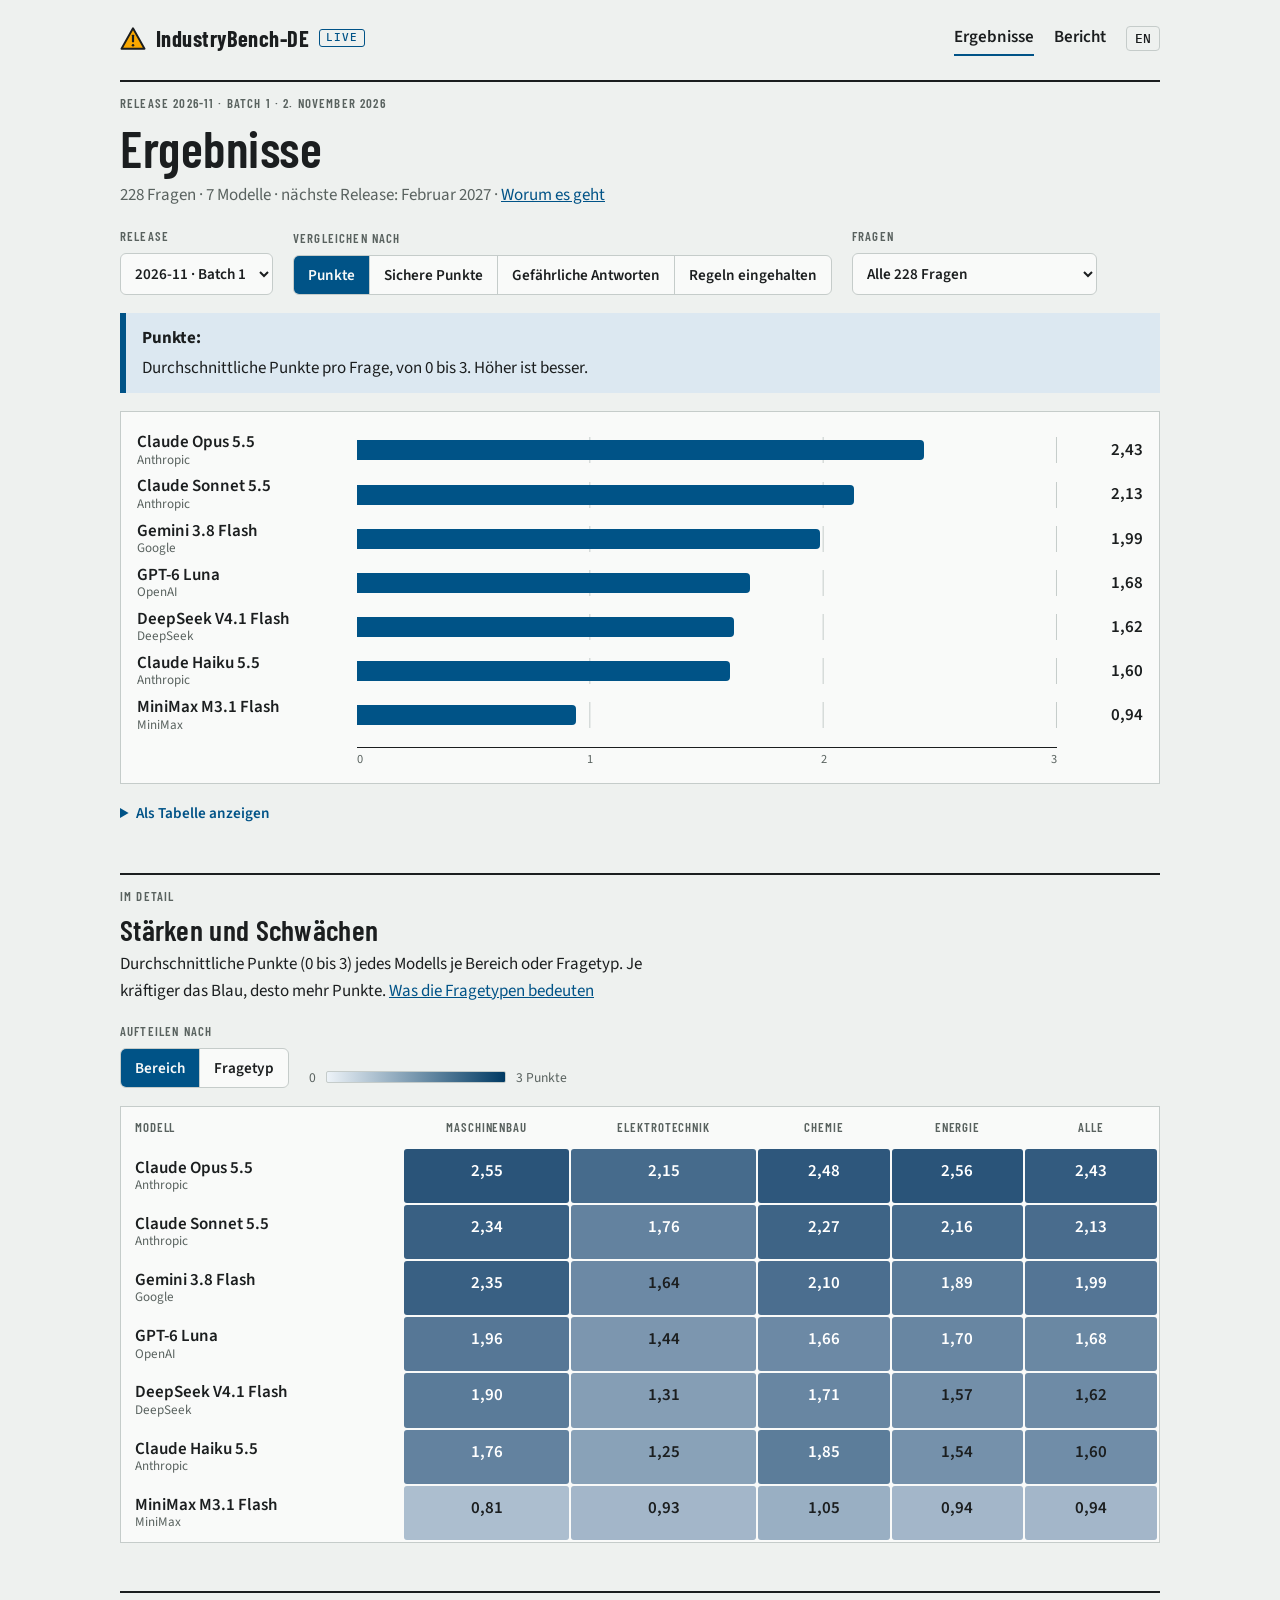
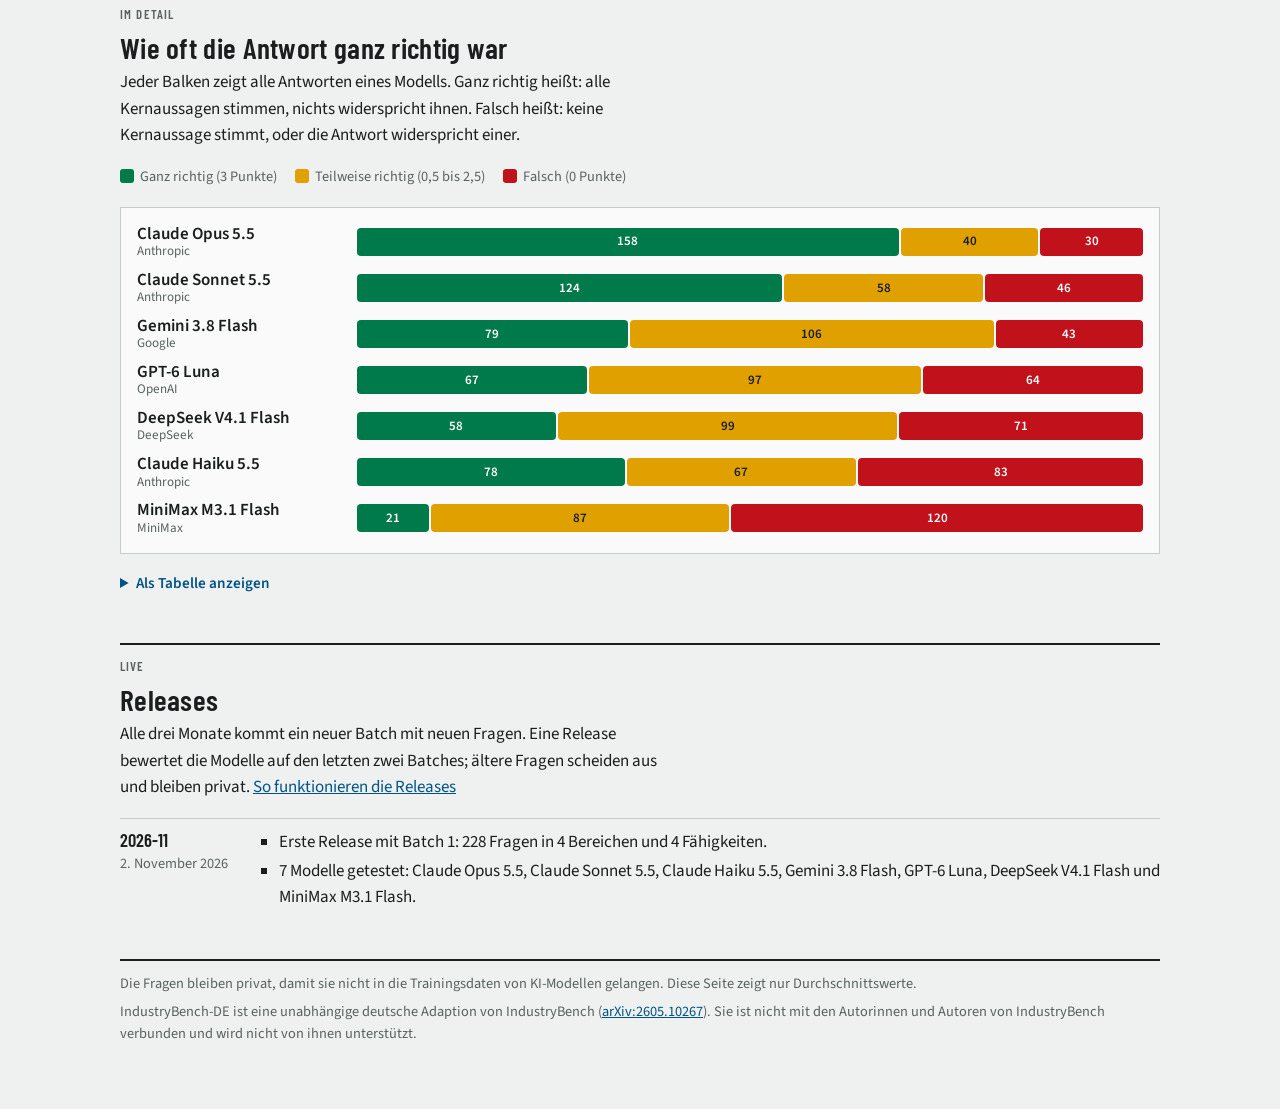
==== commit 066bbb82: "Results page opens on the leaderboard; intro, why and question types move to the report" ====
--- a/index.html
+++ b/index.html
@@ -20,39 +20,9 @@
 </header>
 
 <main>
-<header class="titleblock">
-  <div class="main">
-    <span class="label" id="tb-release">Release 2026-11 · Batch 1</span>
-    <h1>Wie gut kennen KI-Modelle deutsche Industrie- und Sicherheitsregeln?</h1>
-    <p class="lead"><strong>Das misst IndustryBench-DE:</strong> eine Prüfung für KI-Modelle mit Fragen aus dem Industriealltag in Deutschland, aus Maschinenbau, Elektrotechnik, Chemie und Energie.</p>
-    <p><strong>Warum?</strong> Immer mehr Ingenieurinnen und Techniker fragen KI-Assistenten um Rat. Eine falsche Antwort kann dort teuer oder gefährlich werden, etwa wenn eine KI ein Gerät für einen explosionsgefährdeten Raum freigibt, das dort nicht stehen darf. Der Benchmark zeigt deshalb drei Dinge: wie viel die Modelle über deutsche und europäische Industrieregeln wissen, ob sie diese Regeln im konkreten Fall richtig anwenden und wie oft sie etwas Unsicheres empfehlen.</p>
-  </div>
-  <div><span class="label">Fragen</span><span class="val" id="tb-questions">228</span></div>
-  <div><span class="label">Getestete Modelle</span><span class="val" id="tb-models">7</span></div>
-  <div><span class="label">Bereiche × Fragetypen</span><span class="val">4 × 4</span></div>
-  <div><span class="label">Beste Punktzahl</span><span class="val" id="tb-best">2,43 / 3</span></div>
-  <div><span class="label">Nächste Release</span><span class="val" id="tb-next">Februar 2027</span></div>
-</header>
-
-<section aria-labelledby="h-types">
-  <div class="sec-head"><span class="label">Fragetypen</span><h2 id="h-types">Vier Arten von Fragen</h2>
-    <p>Jede Frage beschreibt eine Situation aus der Praxis und gehört zu einem von vier Typen. Jeder Typ kommt in allen vier Bereichen vor.</p></div>
-  <ul class="types">
-    <li><h3>Normen &amp; Begriffe</h3><p class="small">Was bedeutet eine Kennzeichnung, eine Klasse oder ein Grenzwert, und was folgt daraus im konkreten Fall?</p>
-      <p class="eg"><span class="label">Zum Beispiel</span>Was bedeutet die Angabe auf dem Typenschild für den geplanten Einsatz?</p></li>
-    <li><h3>Auswahl &amp; Ersatz</h3><p class="small">Welches Produkt, welche Variante oder welcher Werkstoff passt zu den Einsatzbedingungen? Darf ein Teil durch ein anderes ersetzt werden?</p>
-      <p class="eg"><span class="label">Zum Beispiel</span>Welcher von zwei Motoren erfüllt die EU-Vorgaben zur Energieeffizienz?</p></li>
-    <li><h3>Sicherheit &amp; Konformität</h3><p class="small">Liegt ein Verstoß gegen eine Vorschrift vor? Welche Pflicht, Prüfung oder Schutzmaßnahme greift?</p>
-      <p class="eg"><span class="label">Zum Beispiel</span>Darf diese Pumpe in einem Raum stehen, in dem Gas explodieren kann?</p></li>
-    <li><h3>Fehlerdiagnose</h3><p class="small">Was ist die wahrscheinlichste Ursache einer Störung, und wie wird sie sicher behoben?</p>
-      <p class="eg"><span class="label">Zum Beispiel</span>Der Alarm geht los, aber die Anzeige sieht normal aus. Woran liegt es?</p></li>
-  </ul>
-  <p class="small muted">Die Beispiele zeigen nur die Art der Frage. Die echten Fragen bleiben privat, damit sie nicht in die Trainingsdaten von KI-Modellen gelangen. <a href="bericht.html#h-build">Wie eine Frage entsteht</a></p>
-</section>
-
 <section aria-labelledby="h-scores">
-  <div class="sec-head"><span class="label">Ergebnisse</span><h2 id="h-scores">Die Rangliste</h2>
-    <p>Oben lässt sich auswählen, was verglichen wird und welche Fragen zählen. Ein Modell antippen oder darauf zeigen, um alle Werte zu sehen.</p></div>
+  <div class="sec-head"><span class="label" id="tb-release">Release 2026-11 · Batch 1</span><h1 id="h-scores">Ergebnisse</h1>
+    <p class="meta"><span id="tb-questions">228</span> Fragen · <span id="tb-models">7</span> Modelle · nächste Release: <span id="tb-next">Februar 2027</span> · <a href="bericht.html">Worum es geht</a></p></div>
   <div class="controls">
     <div class="ctl"><label class="label" for="release">Release</label>
       <select id="release"><option>2026-11 · Batch 1</option></select></div>
@@ -76,7 +46,7 @@
 
 <section aria-labelledby="h-map">
   <div class="sec-head"><span class="label">Im Detail</span><h2 id="h-map">Stärken und Schwächen</h2>
-    <p>Durchschnittliche Punkte (0 bis 3) jedes Modells je Bereich oder Fragetyp. Je kräftiger das Blau, desto mehr Punkte.</p></div>
+    <p>Durchschnittliche Punkte (0 bis 3) jedes Modells je Bereich oder Fragetyp. Je kräftiger das Blau, desto mehr Punkte. <a href="bericht.html#h-types">Was die Fragetypen bedeuten</a></p></div>
   <div class="controls">
     <div class="ctl"><span class="label" id="lbl-split">Aufteilen nach</span>
       <div class="seg-ctl" role="group" aria-labelledby="lbl-split" id="split">
--- a/assets/site.css
+++ b/assets/site.css
@@ -64,6 +64,7 @@
 section { display: grid; gap: 18px; min-width: 0; }
 .sec-head { display: grid; gap: 6px; border-top: 2px solid var(--ink); padding-top: 12px; }
 .lead { font-size: 1.12rem; }
+.meta { color: var(--muted); font-variant-numeric: tabular-nums; }
 
 /* Top bar */
 .topbar { max-width: 1040px; margin: 0 auto 24px; display: flex; flex-wrap: wrap; gap: 10px 24px; align-items: center; justify-content: space-between; }
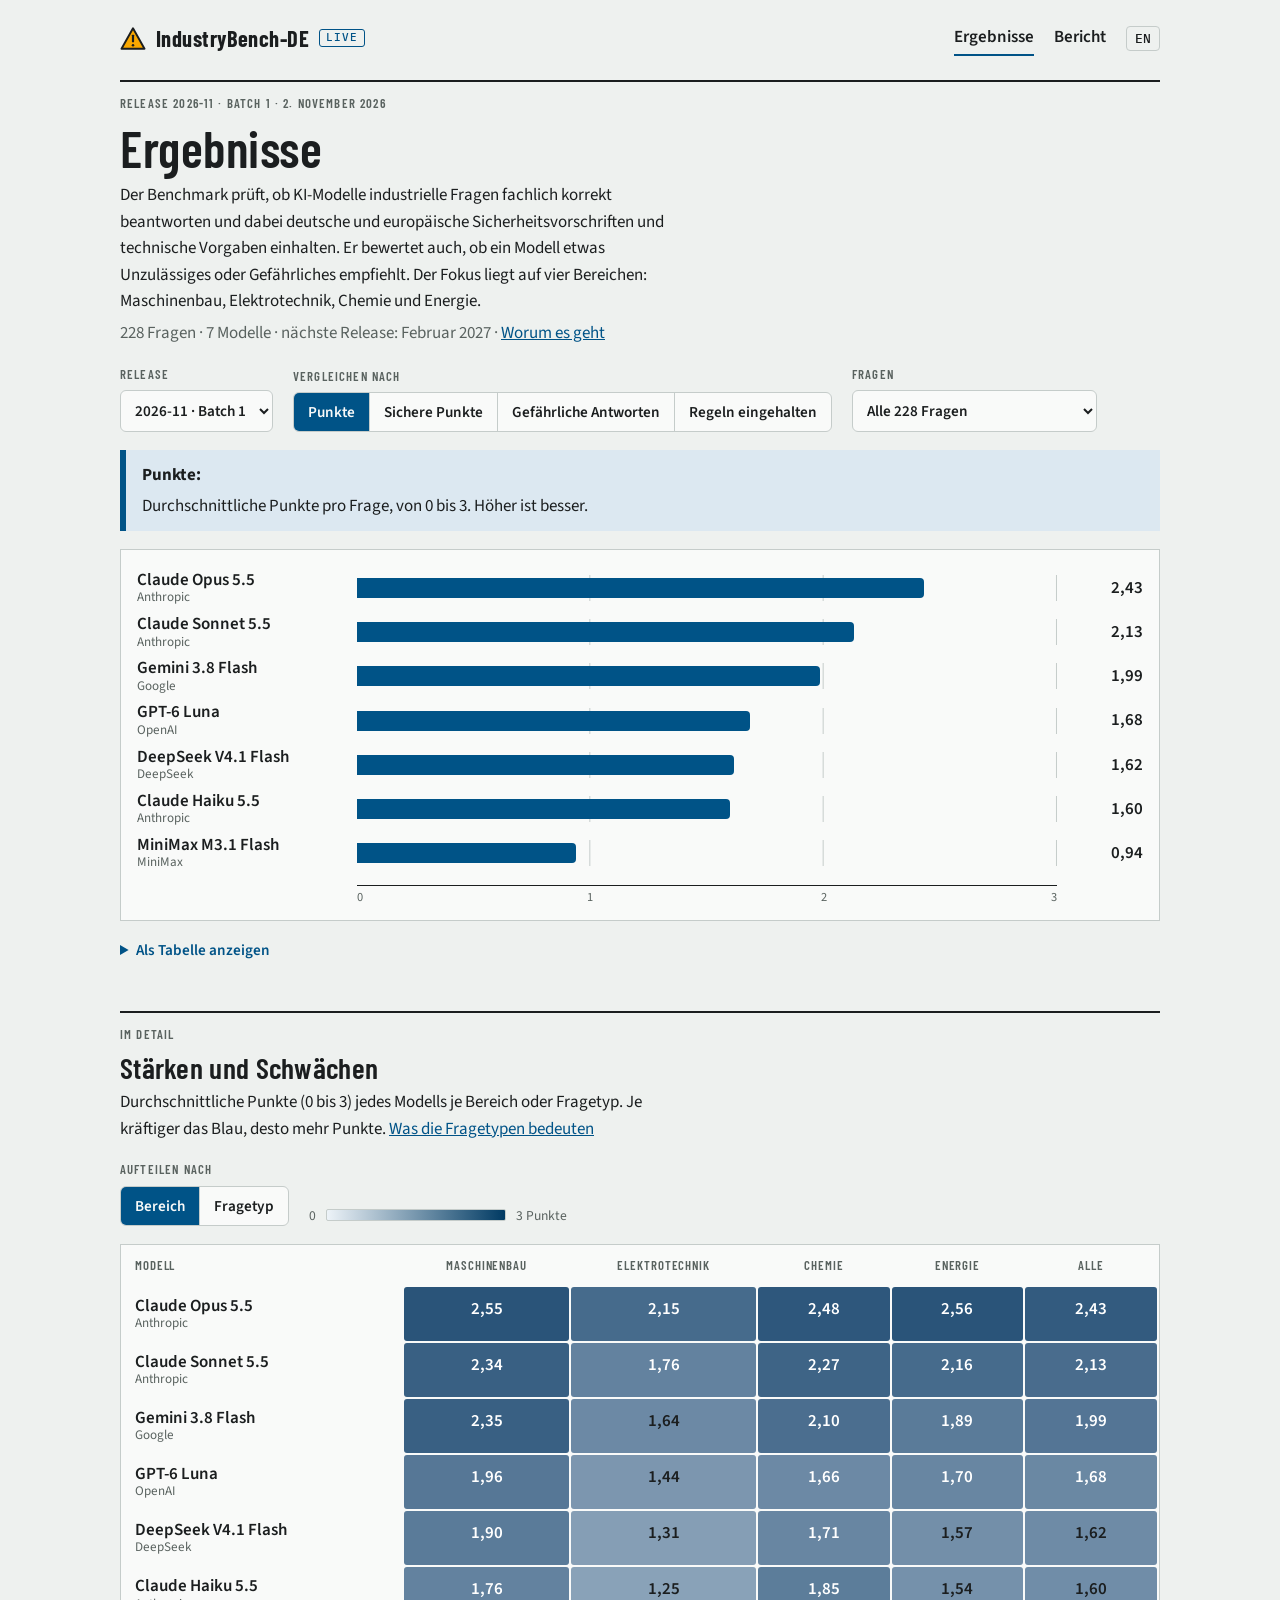
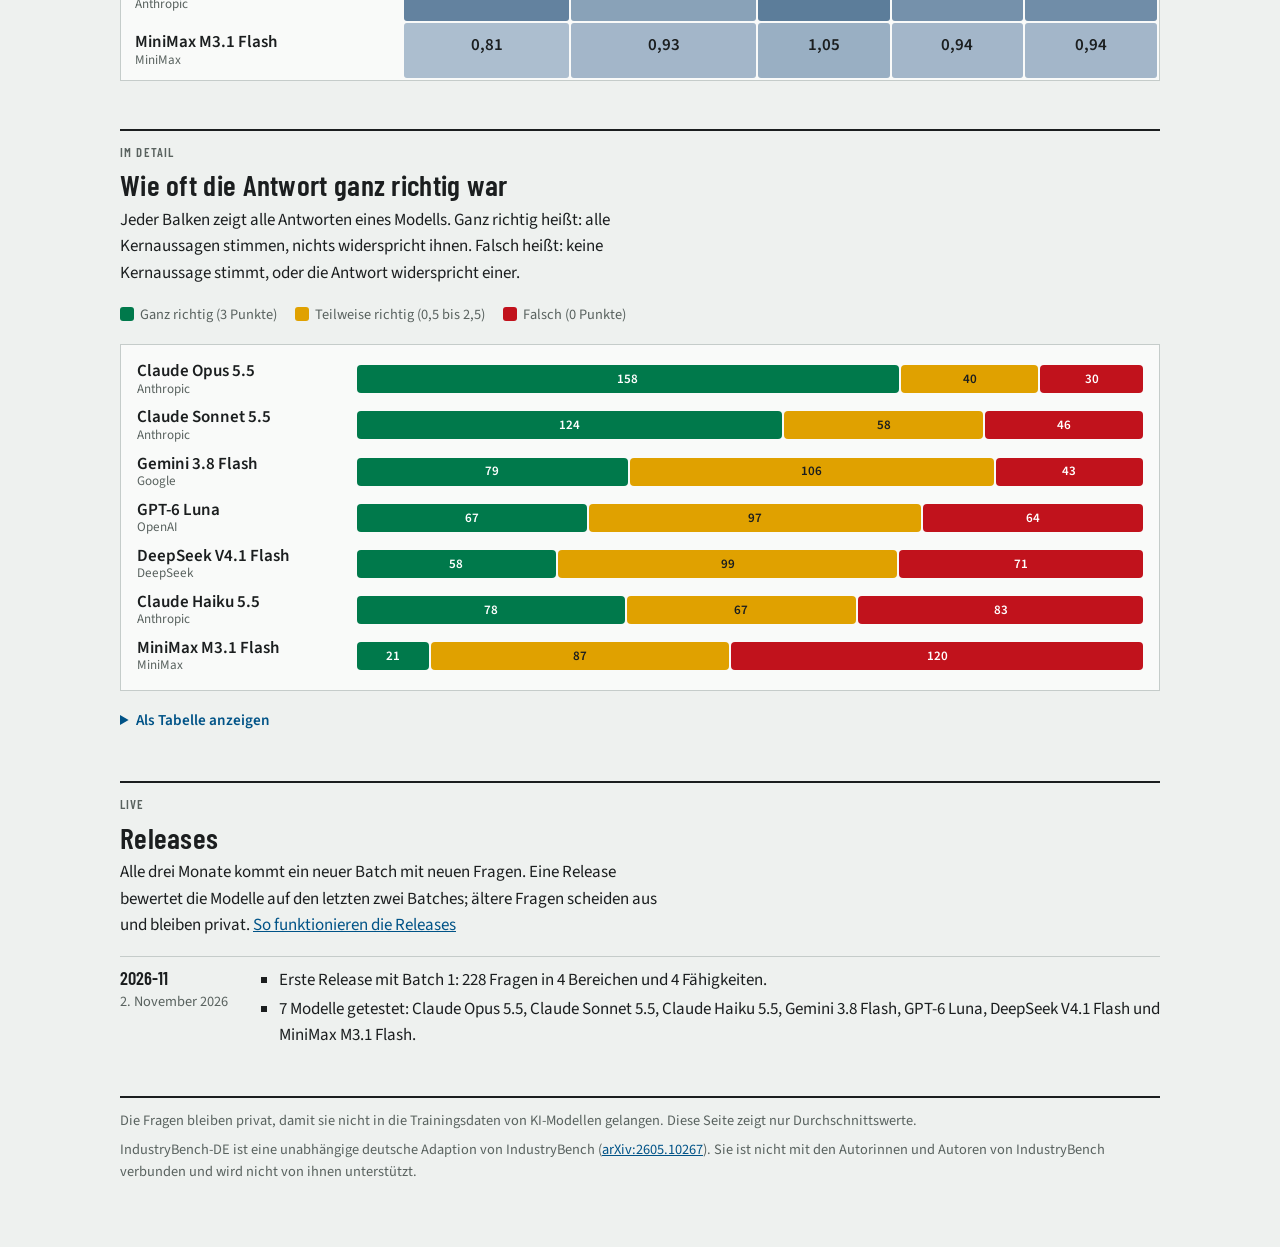
==== commit 0da89529: "Results and report pages: new intro on what the benchmark tests" ====
--- a/index.html
+++ b/index.html
@@ -7,7 +7,7 @@
 <meta name="description" content="Wie gut kennen KI-Modelle deutsche Industrie- und Sicherheitsregeln? IndustryBench-DE prüft Fachwissen, richtige Anwendung und unsichere Empfehlungen in Maschinenbau, Elektrotechnik, Chemie und Energie.">
 <link rel="icon" href="assets/favicon.svg" type="image/svg+xml">
 <link rel="alternate" hreflang="en" href="en/">
-<link rel="stylesheet" href="assets/site.css">
+<link rel="stylesheet" href="assets/site.css?v=4842b046">
 </head>
 <body data-page="results" data-root="">
 <header class="topbar">
@@ -22,6 +22,7 @@
 <main>
 <section aria-labelledby="h-scores">
   <div class="sec-head"><span class="label" id="tb-release">Release 2026-11 · Batch 1</span><h1 id="h-scores">Ergebnisse</h1>
+    <p>Der Benchmark prüft, ob KI-Modelle industrielle Fragen fachlich korrekt beantworten und dabei deutsche und europäische Sicherheitsvorschriften und technische Vorgaben einhalten. Er bewertet auch, ob ein Modell etwas Unzulässiges oder Gefährliches empfiehlt. Der Fokus liegt auf vier Bereichen: Maschinenbau, Elektrotechnik, Chemie und Energie.</p>
     <p class="meta"><span id="tb-questions">228</span> Fragen · <span id="tb-models">7</span> Modelle · nächste Release: <span id="tb-next">Februar 2027</span> · <a href="bericht.html">Worum es geht</a></p></div>
   <div class="controls">
     <div class="ctl"><label class="label" for="release">Release</label>
@@ -78,6 +79,6 @@
 </footer>
 </main>
 <div id="tip" class="tip" hidden></div>
-<script src="assets/app.js"></script>
+<script src="assets/app.js?v=551c1a72"></script>
 </body>
 </html>
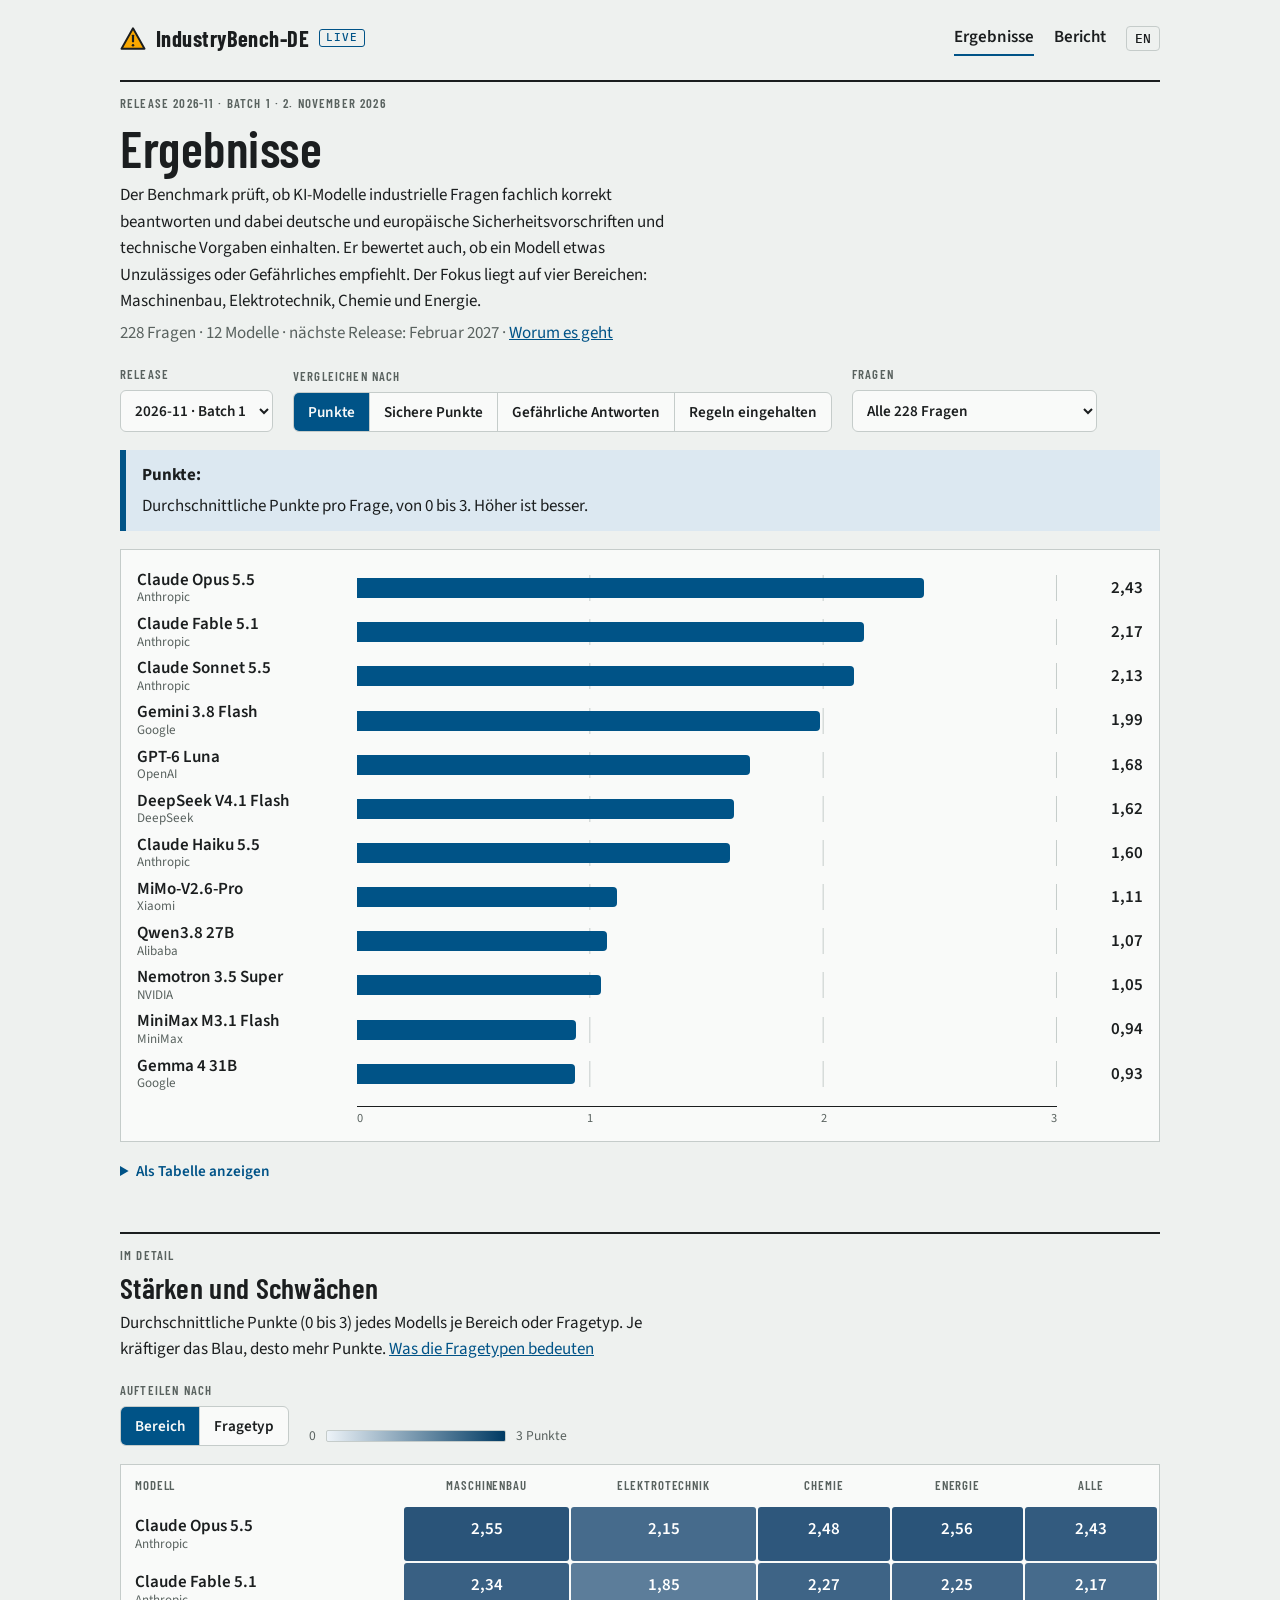
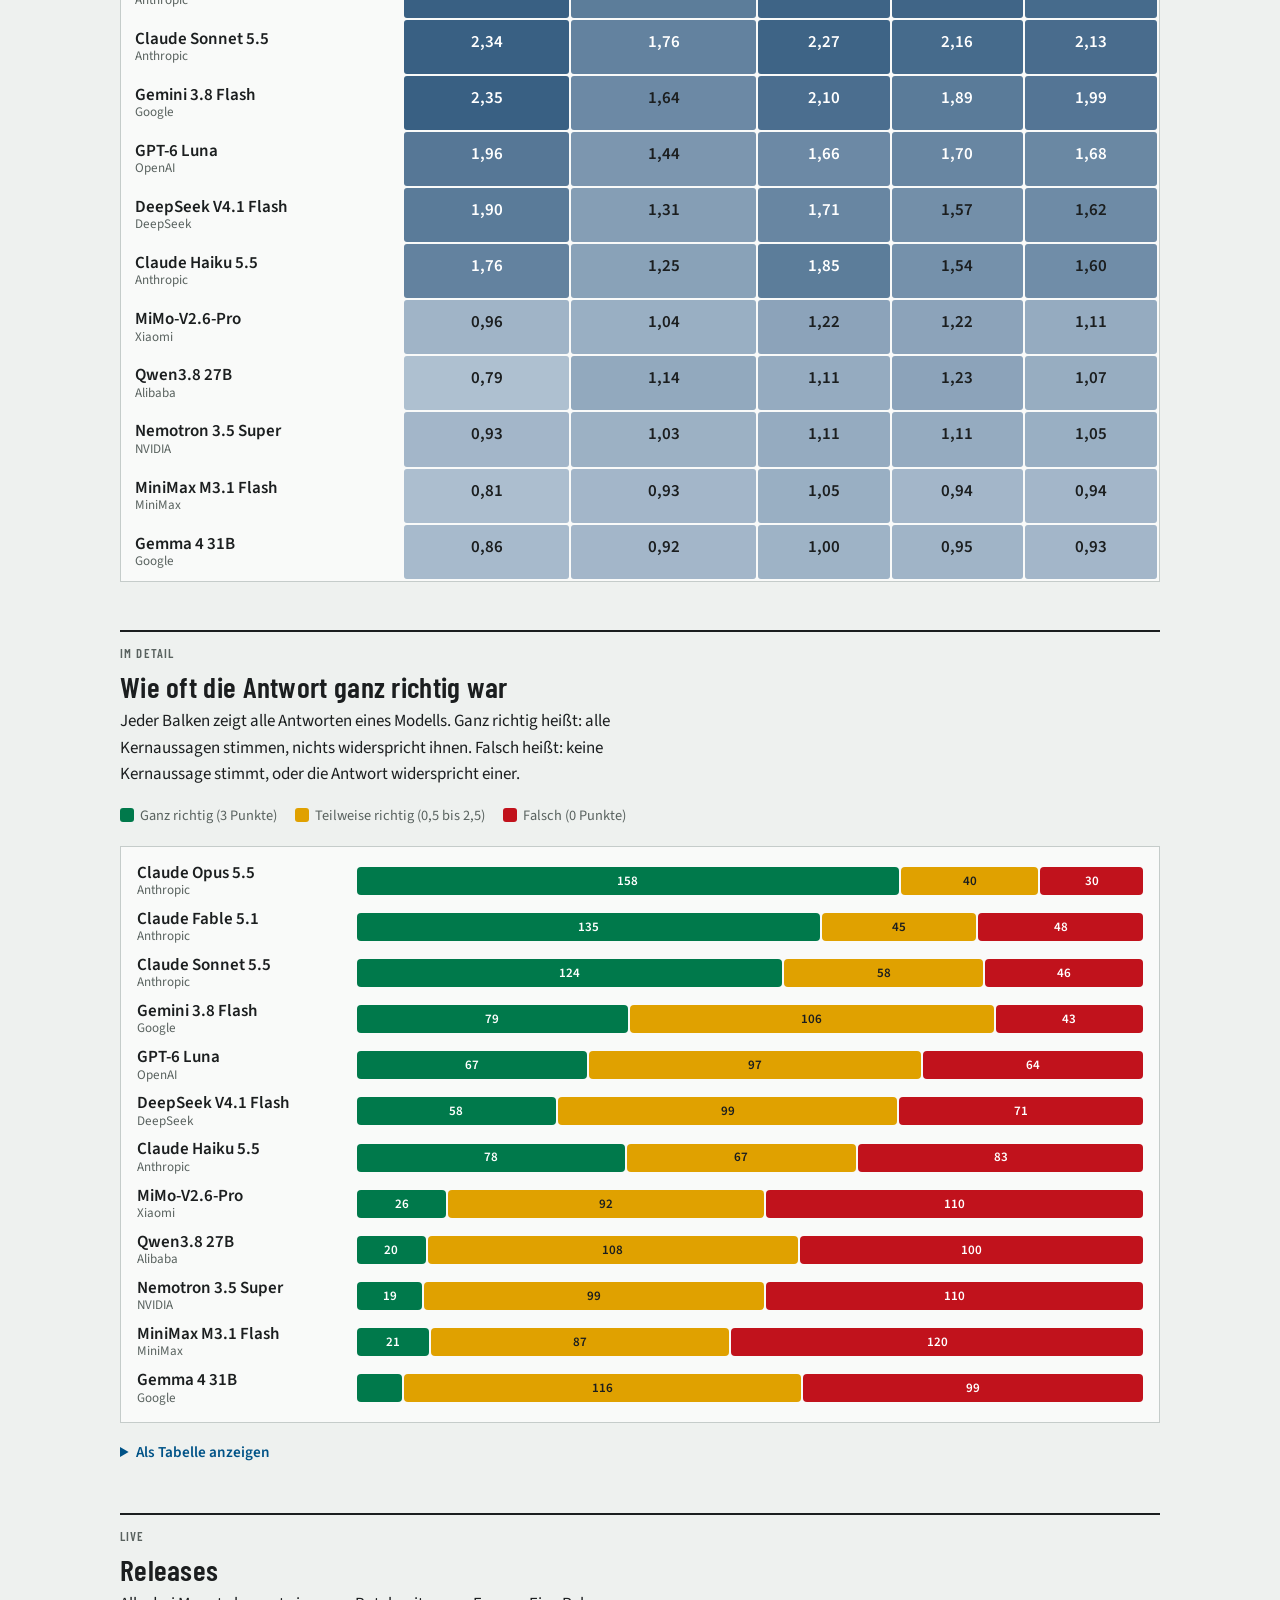
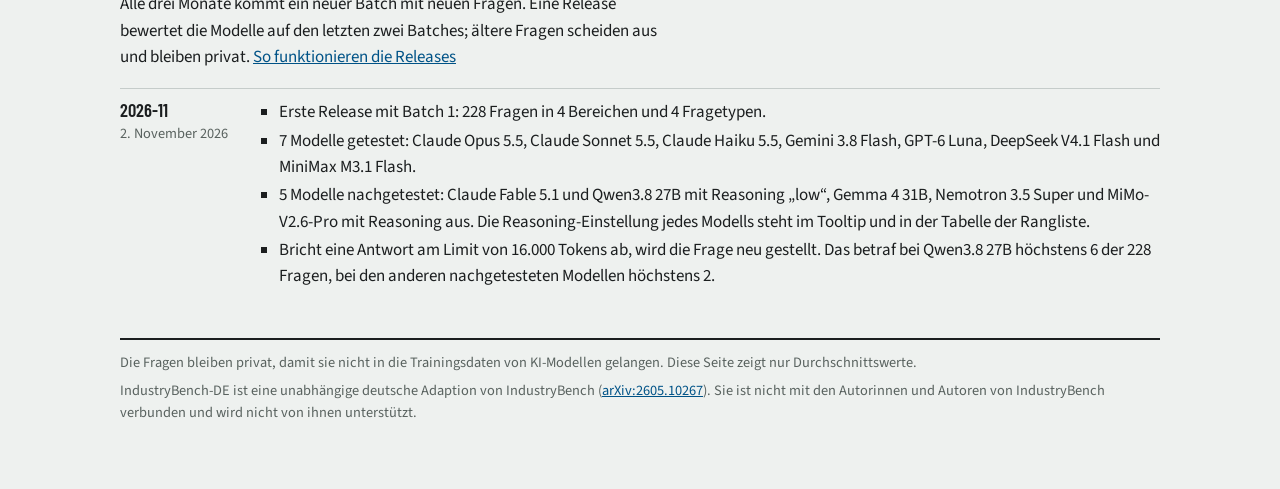
==== commit b8a21ad3: "Release 2026-11: 12 models; reasoning setting per model in the tooltip and table" ====
--- a/index.html
+++ b/index.html
@@ -79,6 +79,6 @@
 </footer>
 </main>
 <div id="tip" class="tip" hidden></div>
-<script src="assets/app.js?v=551c1a72"></script>
+<script src="assets/app.js?v=46c40bb9"></script>
 </body>
 </html>
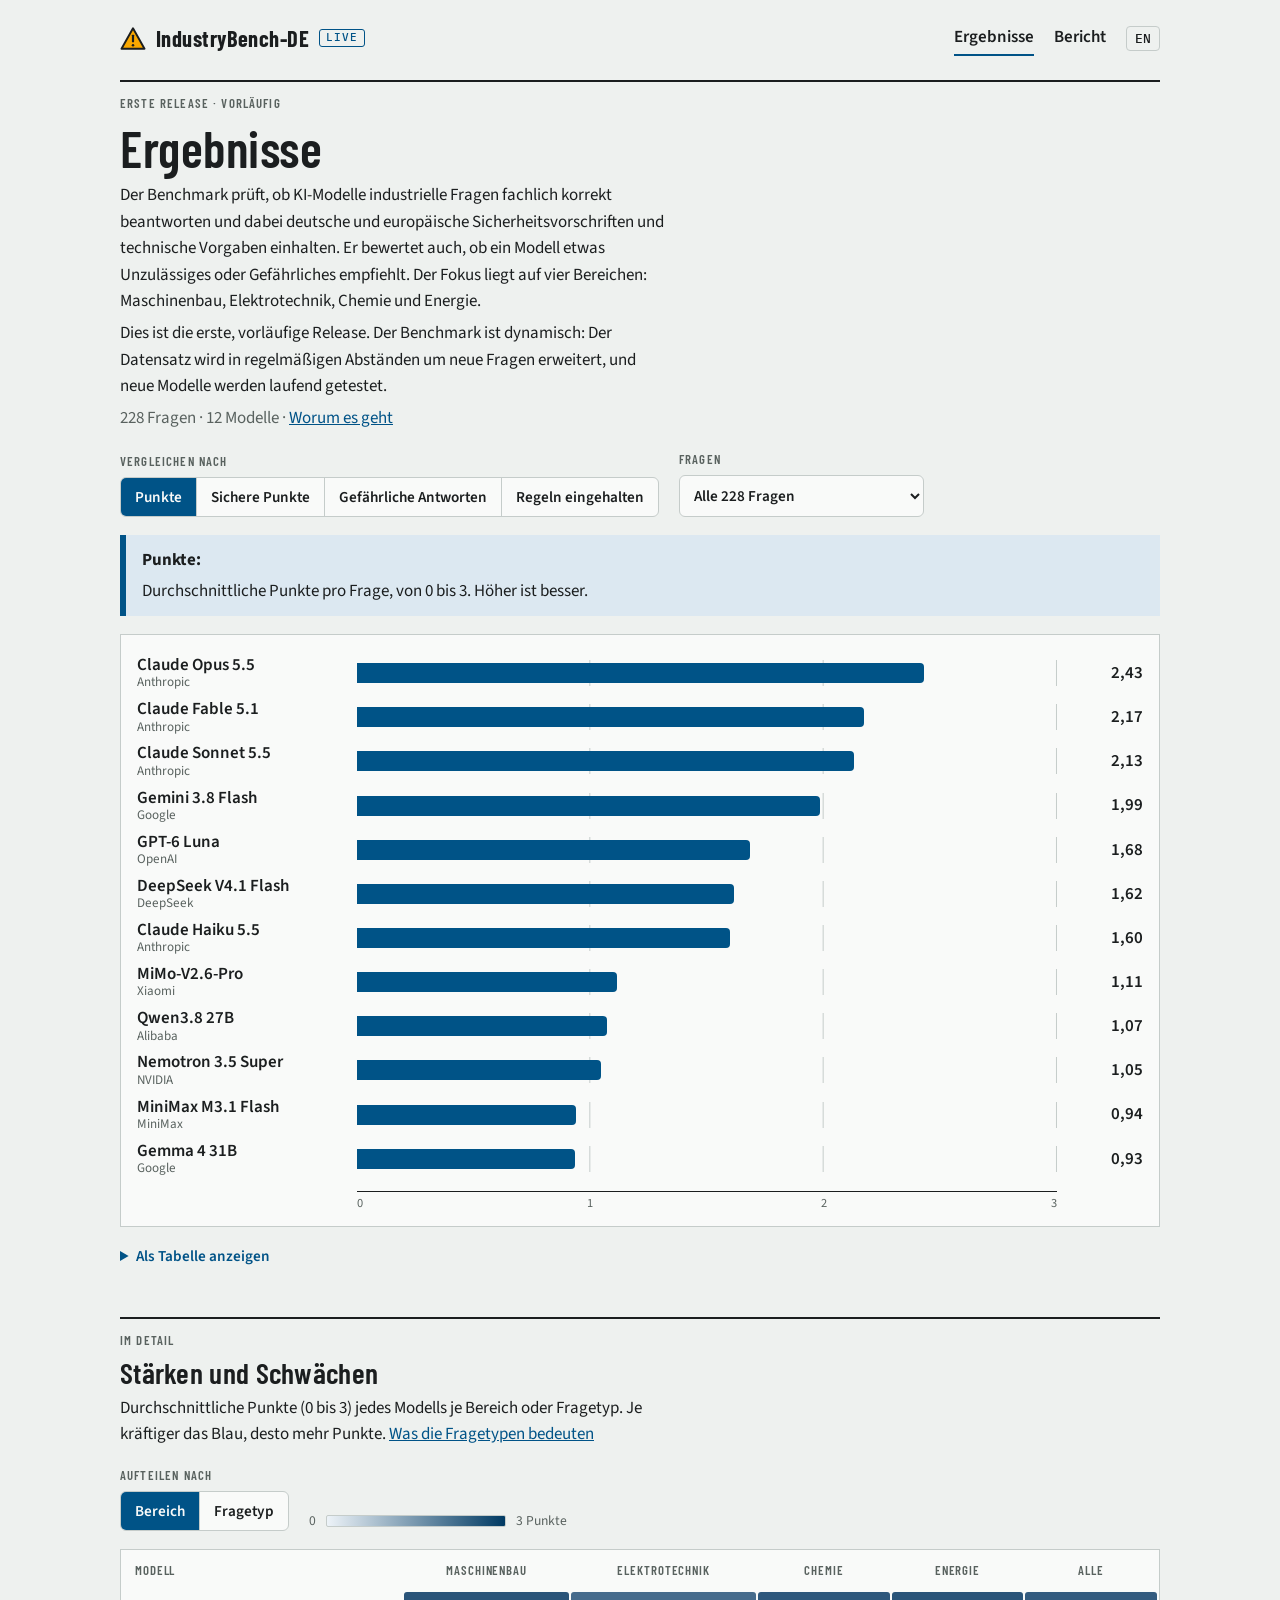
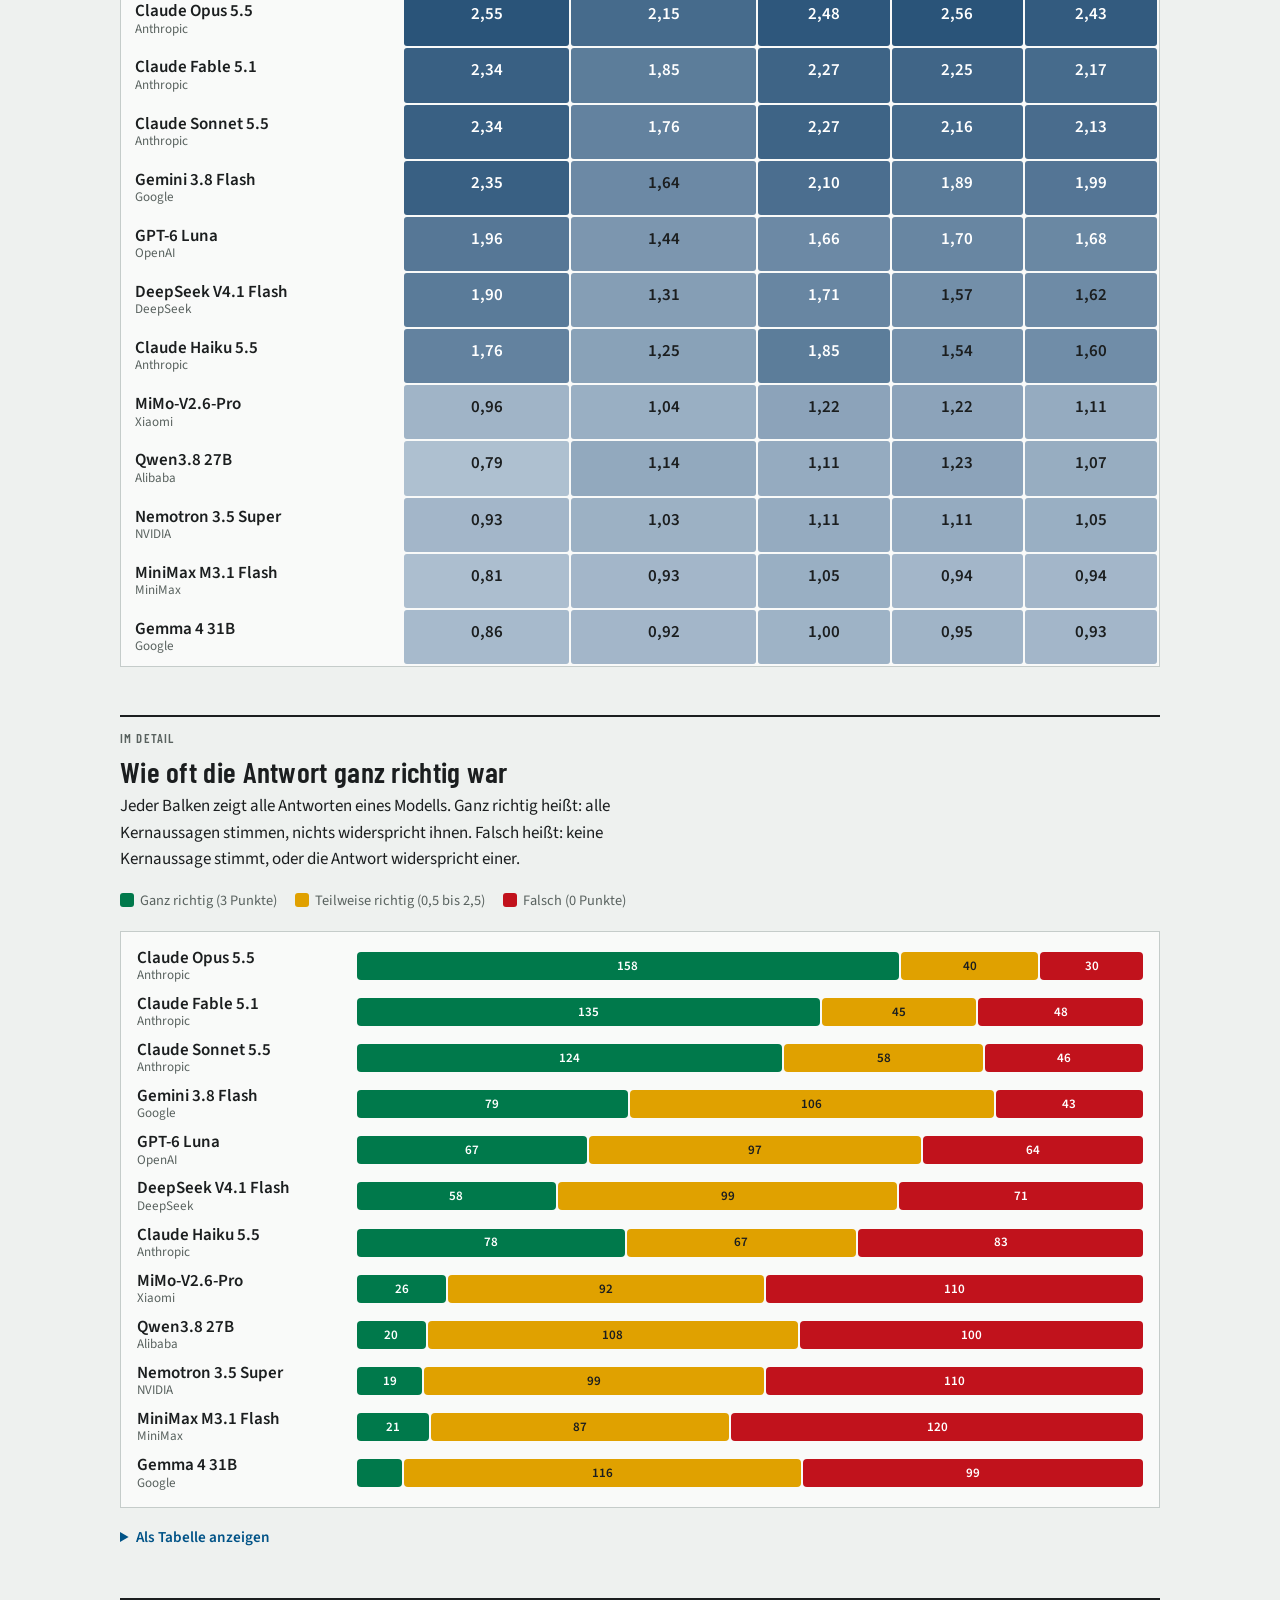
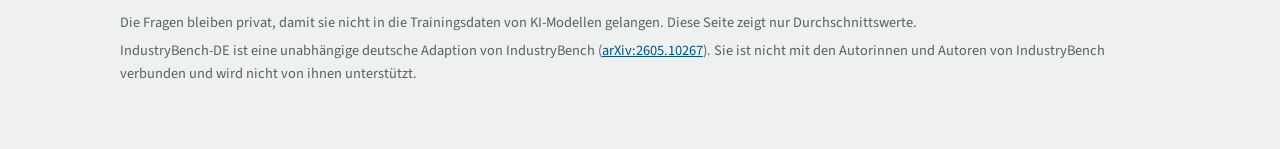
==== commit 954df89b: "Show only the current results: first, preliminary release of a dynamic benchmark Remove the release " ====
--- a/index.html
+++ b/index.html
@@ -7,7 +7,7 @@
 <meta name="description" content="Wie gut kennen KI-Modelle deutsche Industrie- und Sicherheitsregeln? IndustryBench-DE prüft Fachwissen, richtige Anwendung und unsichere Empfehlungen in Maschinenbau, Elektrotechnik, Chemie und Energie.">
 <link rel="icon" href="assets/favicon.svg" type="image/svg+xml">
 <link rel="alternate" hreflang="en" href="en/">
-<link rel="stylesheet" href="assets/site.css?v=4842b046">
+<link rel="stylesheet" href="assets/site.css?v=83cd7c19">
 </head>
 <body data-page="results" data-root="">
 <header class="topbar">
@@ -21,12 +21,11 @@
 
 <main>
 <section aria-labelledby="h-scores">
-  <div class="sec-head"><span class="label" id="tb-release">Release 2026-11 · Batch 1</span><h1 id="h-scores">Ergebnisse</h1>
+  <div class="sec-head"><span class="label">Erste Release · vorläufig</span><h1 id="h-scores">Ergebnisse</h1>
     <p>Der Benchmark prüft, ob KI-Modelle industrielle Fragen fachlich korrekt beantworten und dabei deutsche und europäische Sicherheitsvorschriften und technische Vorgaben einhalten. Er bewertet auch, ob ein Modell etwas Unzulässiges oder Gefährliches empfiehlt. Der Fokus liegt auf vier Bereichen: Maschinenbau, Elektrotechnik, Chemie und Energie.</p>
-    <p class="meta"><span id="tb-questions">228</span> Fragen · <span id="tb-models">7</span> Modelle · nächste Release: <span id="tb-next">Februar 2027</span> · <a href="bericht.html">Worum es geht</a></p></div>
+    <p>Dies ist die erste, vorläufige Release. Der Benchmark ist dynamisch: Der Datensatz wird in regelmäßigen Abständen um neue Fragen erweitert, und neue Modelle werden laufend getestet.</p>
+    <p class="meta"><span id="tb-questions">228</span> Fragen · <span id="tb-models">12</span> Modelle · <a href="bericht.html">Worum es geht</a></p></div>
   <div class="controls">
-    <div class="ctl"><label class="label" for="release">Release</label>
-      <select id="release"><option>2026-11 · Batch 1</option></select></div>
     <div class="ctl"><span class="label" id="lbl-metric">Vergleichen nach</span>
       <div class="seg-ctl" role="group" aria-labelledby="lbl-metric" id="metric">
         <button type="button" id="m-score" data-m="score" aria-pressed="true">Punkte</button>
@@ -67,18 +66,12 @@
   <details class="tv"><summary>Als Tabelle anzeigen</summary><div class="scroll"><table id="spread-table"></table></div></details>
 </section>
 
-<section aria-labelledby="h-changes">
-  <div class="sec-head"><span class="label">Live</span><h2 id="h-changes">Releases</h2>
-    <p>Alle drei Monate kommt ein neuer Batch mit neuen Fragen. Eine Release bewertet die Modelle auf den letzten zwei Batches; ältere Fragen scheiden aus und bleiben privat. <a href="bericht.html#h-live">So funktionieren die Releases</a></p></div>
-  <ul class="changes" id="changes"></ul>
-</section>
-
 <footer>
   <span>Die Fragen bleiben privat, damit sie nicht in die Trainingsdaten von KI-Modellen gelangen. Diese Seite zeigt nur Durchschnittswerte.</span>
   <span>IndustryBench-DE ist eine unabhängige deutsche Adaption von IndustryBench (<a href="https://arxiv.org/abs/2605.10267">arXiv:2605.10267</a>). Sie ist nicht mit den Autorinnen und Autoren von IndustryBench verbunden und wird nicht von ihnen unterstützt.</span>
 </footer>
 </main>
 <div id="tip" class="tip" hidden></div>
-<script src="assets/app.js?v=46c40bb9"></script>
+<script src="assets/app.js?v=d78f97bc"></script>
 </body>
 </html>
--- a/assets/site.css
+++ b/assets/site.css
@@ -147,12 +147,6 @@
 @media (max-width: 560px) { .srow { grid-template-columns: 1fr; gap: 4px; } }
 
 /* Release log */
-.changes { list-style: none; display: grid; gap: 14px; }
-.changes > li { display: grid; grid-template-columns: 8rem minmax(0, 1fr); gap: 12px; border-top: 1px solid var(--rule); padding-top: 10px; }
-.changes .rel { display: grid; gap: 2px; align-content: start; }
-.changes .rel strong { font: 600 1.15rem var(--f-display); }
-.changes ul { list-style: square; padding-left: 1.1em; display: grid; gap: 2px; }
-@media (max-width: 560px) { .changes > li { grid-template-columns: 1fr; gap: 4px; } }
 
 /* Report: steps, lists, scale, warning row */
 .steps { list-style: none; display: grid; grid-template-columns: repeat(auto-fit, minmax(220px, 1fr)); border: 1px solid var(--rule); background: var(--sheet); }
